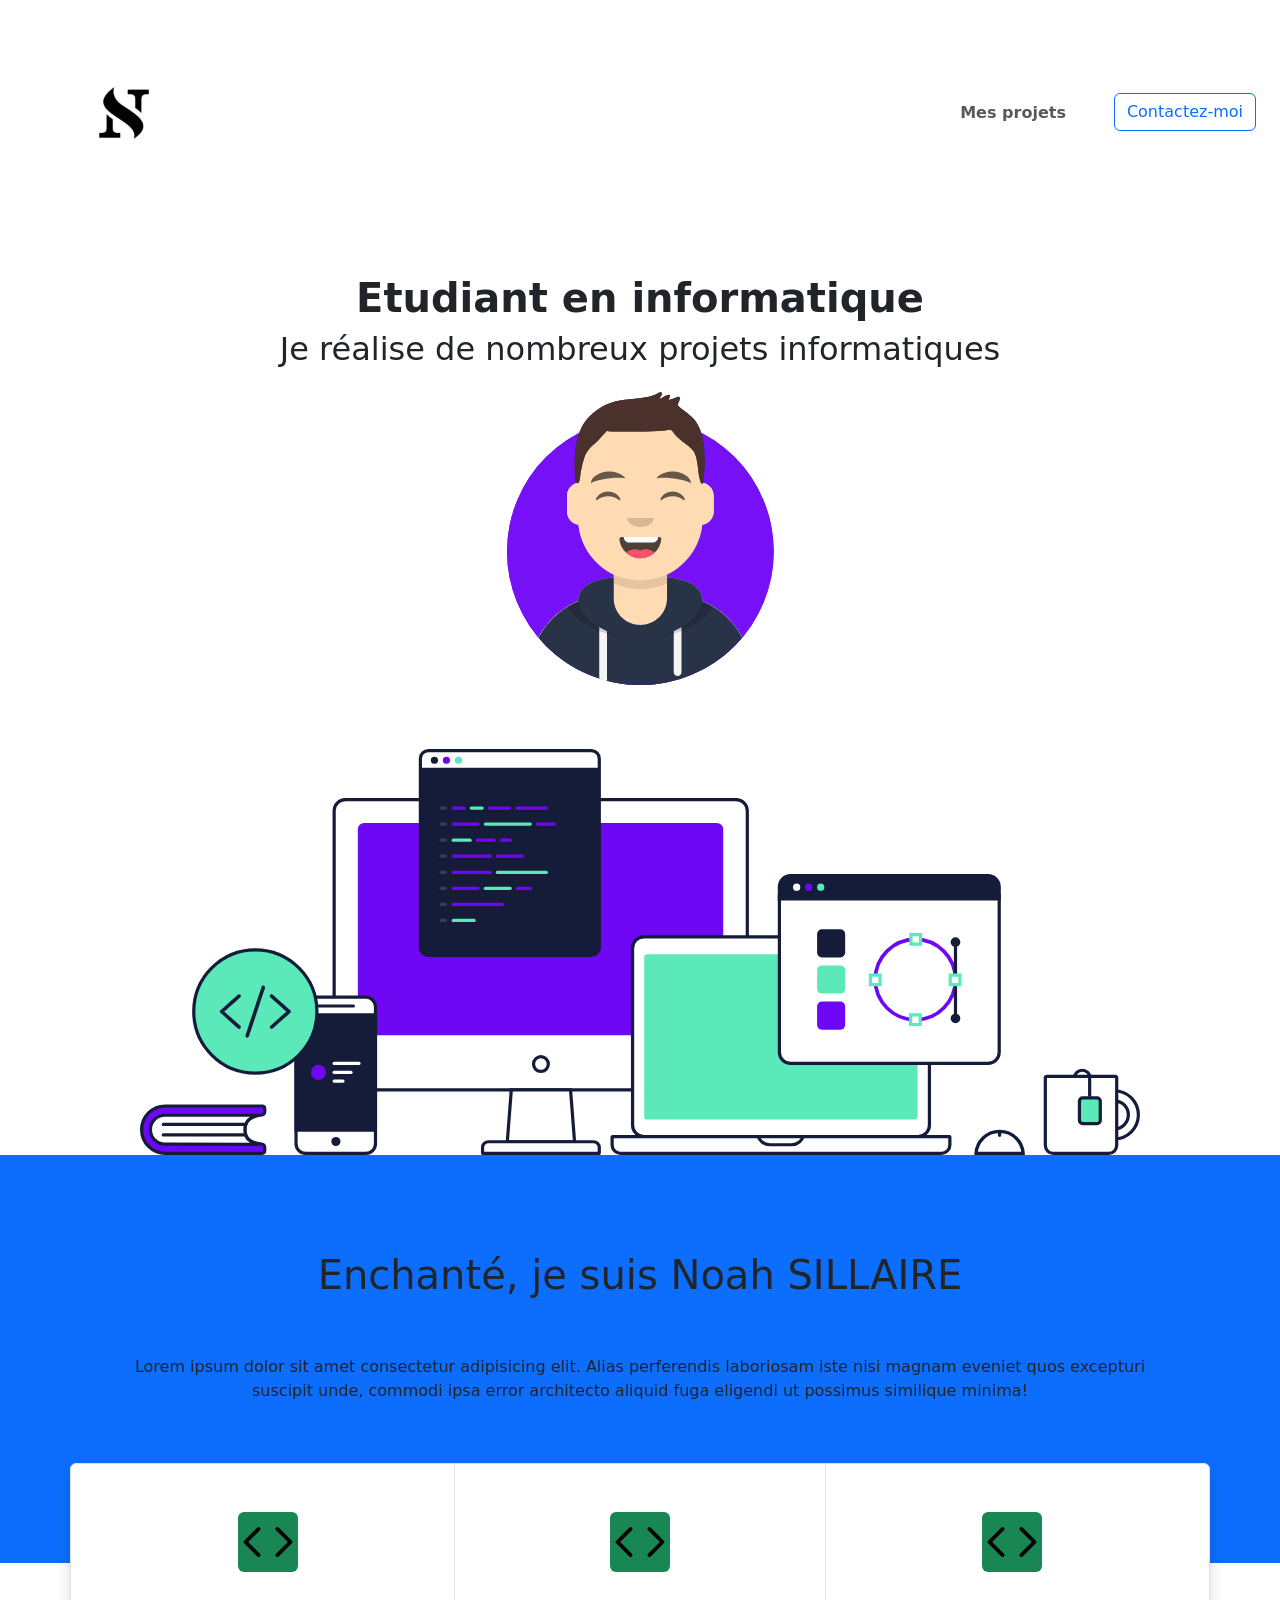
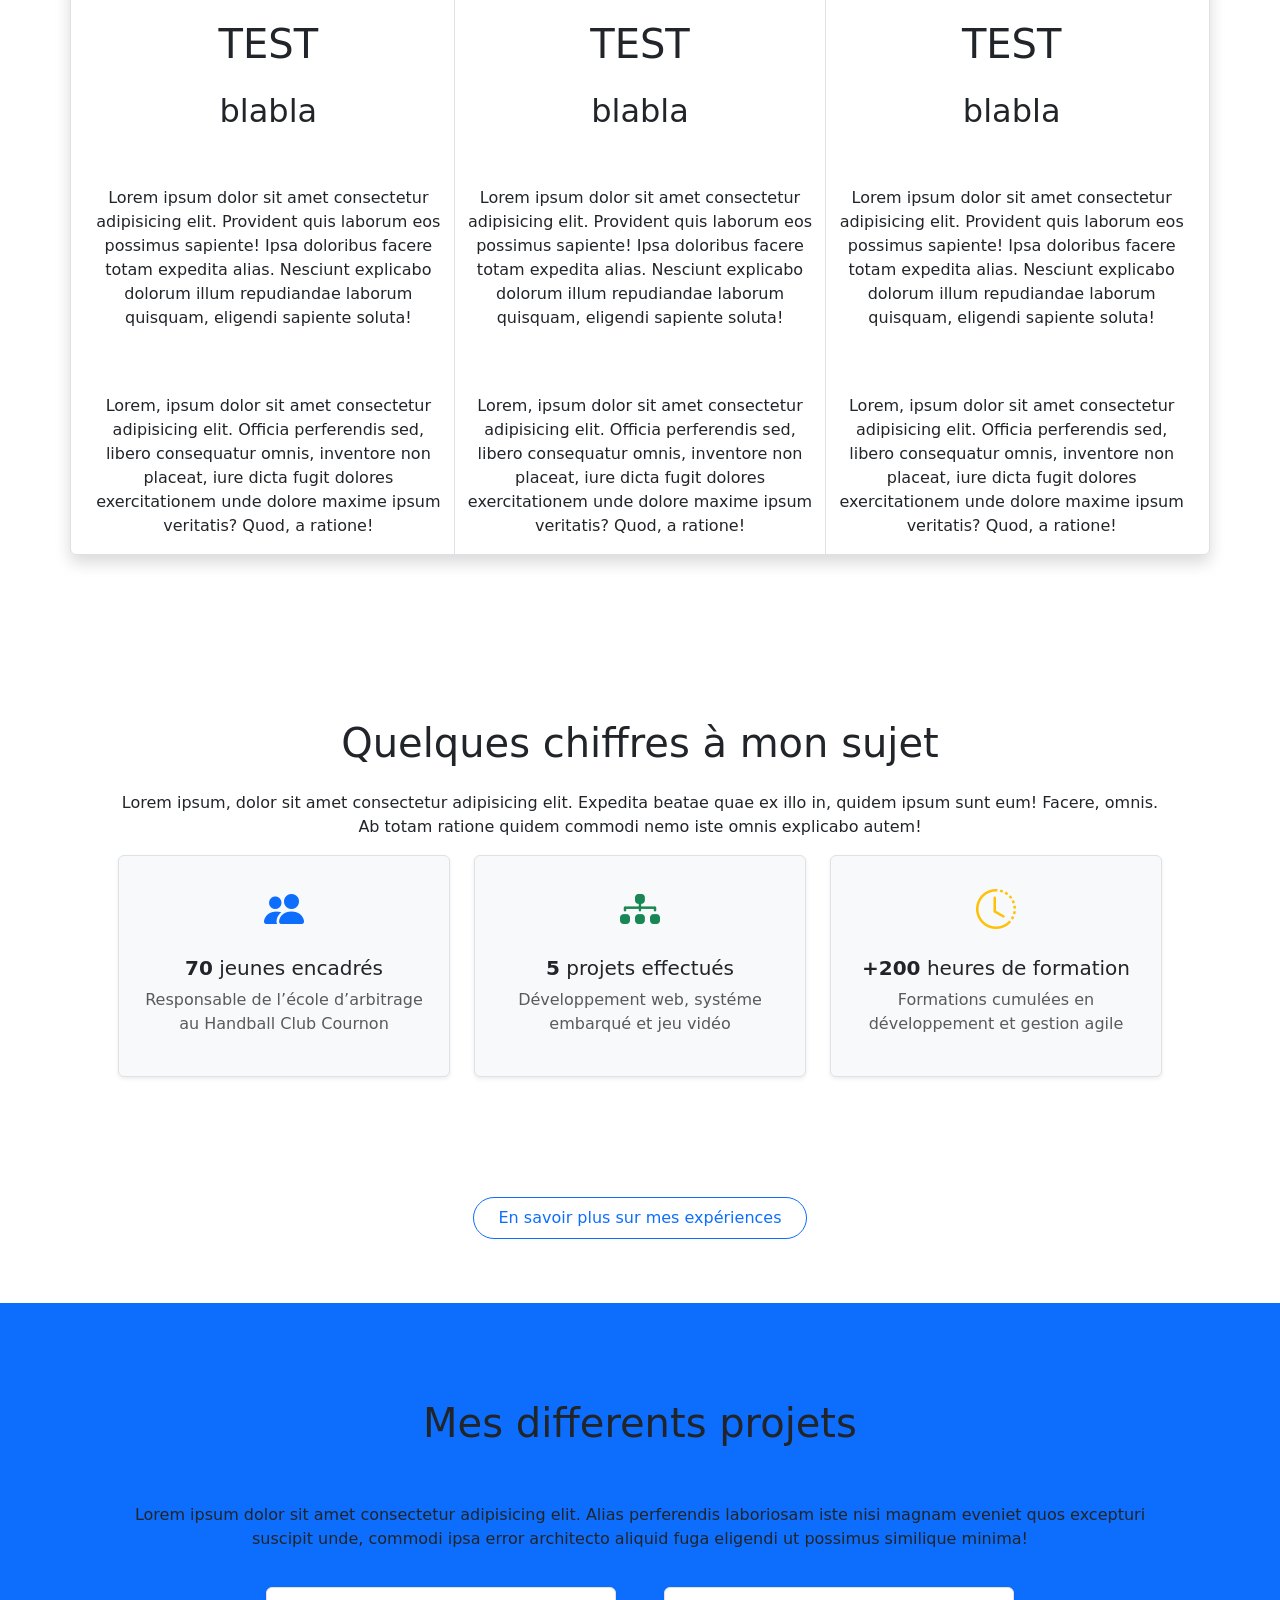
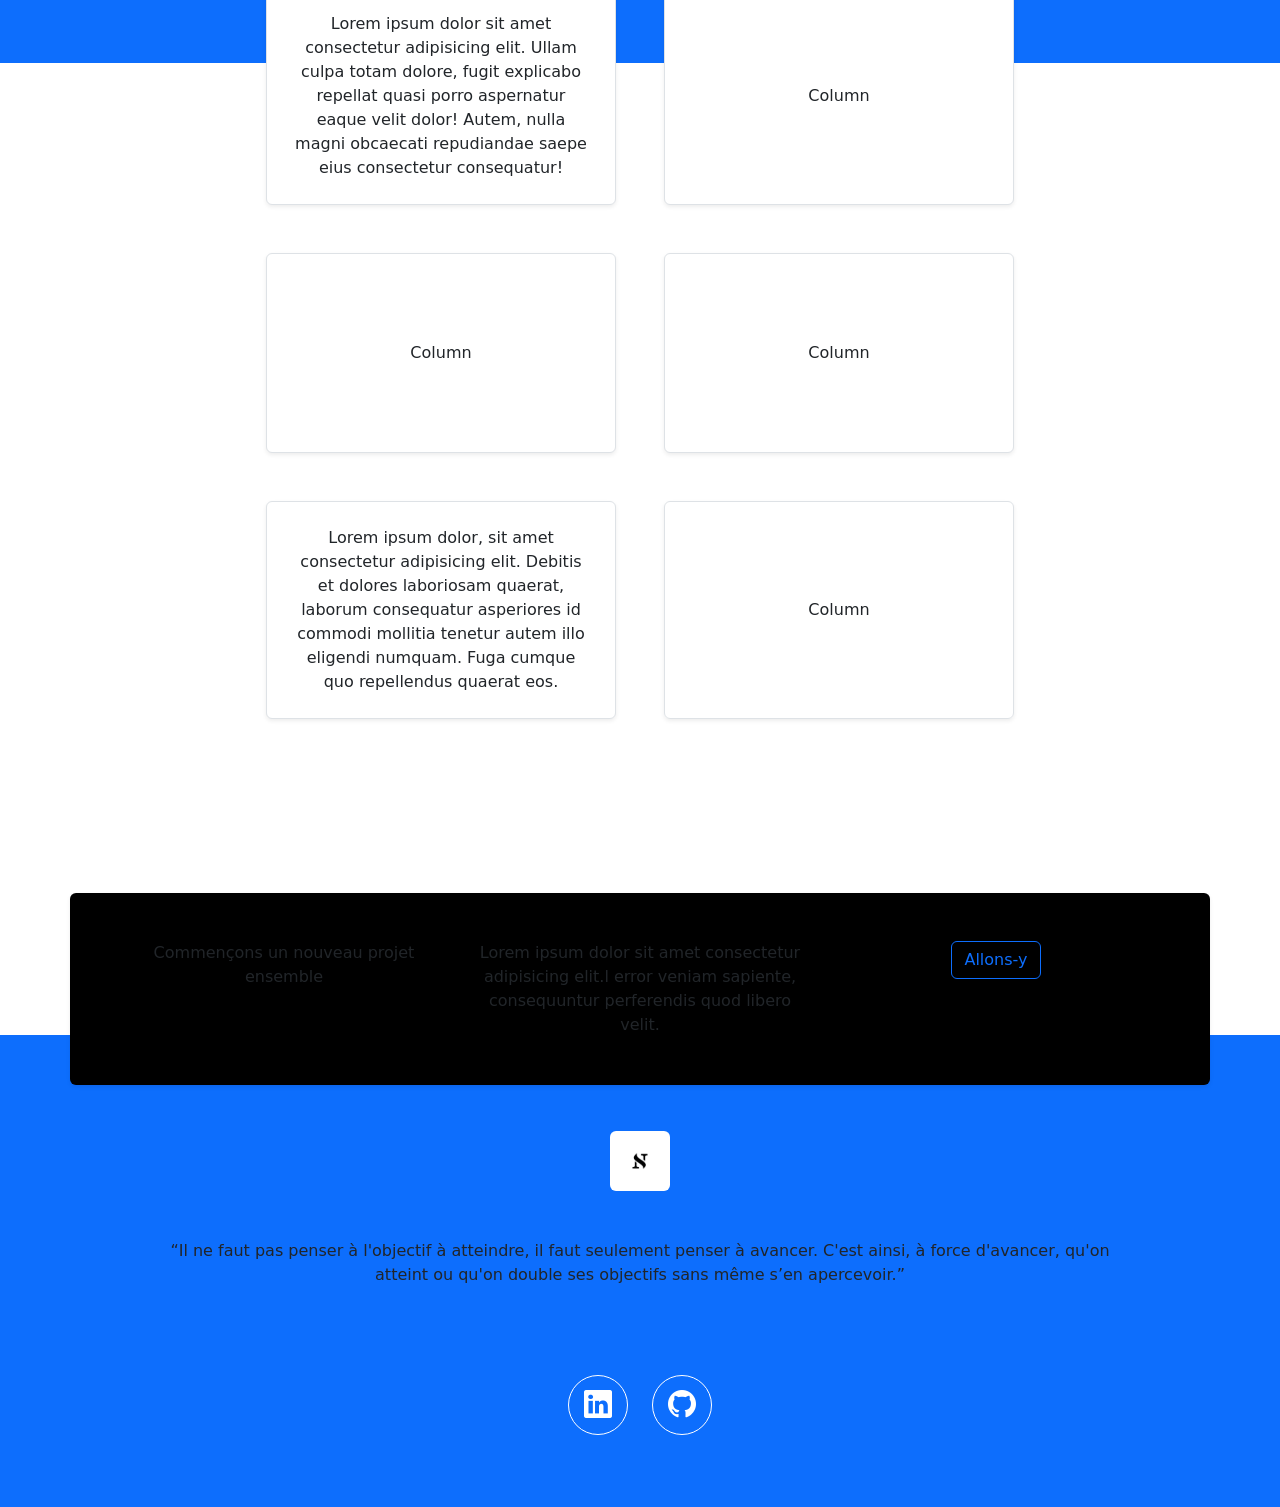
==== frontend/src/index.html @ 76244762 "contact terminer non fonctionnel" ====
<!DOCTYPE html>
<html lang="fr">
  <head>
    <meta charset="UTF-8" />
    <meta name="viewport" content="width=device-width, initial-scale=1.0" />
    <title>Portfolio Noah</title>
    <link
      href="https://cdn.jsdelivr.net/npm/bootstrap@5.3.2/dist/css/bootstrap.min.css"
      rel="stylesheet"
    />
    <link
      rel="stylesheet"
      href="https://cdn.jsdelivr.net/npm/bootstrap-icons@1.10.5/font/bootstrap-icons.css"
    />
    <link href="index.css" rel="stylesheet" />
  </head>
  <body>
    <div class="container-fluid" id="navbar">
      <nav class="navbar navbar-expand-lg bg-white rounded">
        <div class="container-fluid">
          <a
            class="navbar-brand"
            href="https://cvsillairenoah.fr"
            target="_blank"
          >
            <img
              src="./assets/logo.webp"
              class="img-fluid rounded"
              width="200"
              height="200"
            />
          </a>
          <button
            class="navbar-toggler"
            type="button"
            data-bs-toggle="collapse"
            data-bs-target="#navbarNavAltMarkup"
            aria-controls="navbarNavAltMarkup"
            aria-expanded="false"
            aria-label="Toggle navigation"
          >
            <span class="navbar-toggler-icon"></span>
          </button>

          <div
            class="collapse navbar-collapse justify-content-end"
            id="navbarNavAltMarkup"
          >
            <ul class="navbar-nav text-center">
              <li class="nav-item">
                <a
                  class="nav-link fw-bold pe-5"
                  aria-current="page"
                  href="#project"
                  >Mes projets</a
                >
              </li>
              <li class="nav-item">
                <a
                  href="contact.html"
                  class="btn btn-outline-primary"
                  target="_blank"
                  rel="noopener noreferrer"
                >
                  Contactez-moi
                </a>
              </li>
            </ul>
          </div>
        </div>
      </nav>
    </div>
    <div class="container p-5 text-center">
      <h1 class="fw-bold">Etudiant en informatique</h1>
      <h2>Je réalise de nombreux projets informatiques</h2>
      <img
        src="./assets/noah.svg"
        class="img-fluid rounded p-3"
        width="300"
        height="300"
      />
    </div>
    <div class="container text-center">
      <img
        src="./assets/image.svg"
        class="img-fluid"
        width="1000"
        height="1000"
      />
    </div>

    <section class="bg-primary p-5">
      <div class="container p-5 text-center">
        <h1 class="pb-5">Enchanté, je suis Noah SILLAIRE</h1>
        <p class="pb-5">
          Lorem ipsum dolor sit amet consectetur adipisicing elit. Alias
          perferendis laboriosam iste nisi magnam eveniet quos excepturi
          suscipit unde, commodi ipsa error architecto aliquid fuga eligendi ut
          possimus similique minima!
        </p>
      </div>
    </section>

    <section>
      <div class="container bg-white rounded negative-margin-top border shadow">
        <div class="container text-center">
          <div class="row">
            <div class="col border-end">
              <img
                src="./assets/code.svg"
                class="img-fluid m-5 bg-success rounded"
                width="60"
                height="60"
              />
              <h1 class="pb-3">TEST</h1>
              <h2 class="pb-5">blabla</h2>
              <p class="pb-5">
                Lorem ipsum dolor sit amet consectetur adipisicing elit.
                Provident quis laborum eos possimus sapiente! Ipsa doloribus
                facere totam expedita alias. Nesciunt explicabo dolorum illum
                repudiandae laborum quisquam, eligendi sapiente soluta!
              </p>
              <p>
                Lorem, ipsum dolor sit amet consectetur adipisicing elit.
                Officia perferendis sed, libero consequatur omnis, inventore non
                placeat, iure dicta fugit dolores exercitationem unde dolore
                maxime ipsum veritatis? Quod, a ratione!
              </p>
            </div>
            <div class="col border-end">
              <img
                src="./assets/code.svg"
                class="img-fluid m-5 bg-success rounded"
                width="60"
                height="60"
              />
              <h1 class="pb-3">TEST</h1>
              <h2 class="pb-5">blabla</h2>
              <p class="pb-5">
                Lorem ipsum dolor sit amet consectetur adipisicing elit.
                Provident quis laborum eos possimus sapiente! Ipsa doloribus
                facere totam expedita alias. Nesciunt explicabo dolorum illum
                repudiandae laborum quisquam, eligendi sapiente soluta!
              </p>
              <p>
                Lorem, ipsum dolor sit amet consectetur adipisicing elit.
                Officia perferendis sed, libero consequatur omnis, inventore non
                placeat, iure dicta fugit dolores exercitationem unde dolore
                maxime ipsum veritatis? Quod, a ratione!
              </p>
            </div>
            <div class="col">
              <img
                src="./assets/code.svg"
                class="img-fluid m-5 bg-success rounded"
                width="60"
                height="60"
              />
              <h1 class="pb-3">TEST</h1>
              <h2 class="pb-5">blabla</h2>
              <p class="pb-5">
                Lorem ipsum dolor sit amet consectetur adipisicing elit.
                Provident quis laborum eos possimus sapiente! Ipsa doloribus
                facere totam expedita alias. Nesciunt explicabo dolorum illum
                repudiandae laborum quisquam, eligendi sapiente soluta!
              </p>
              <p>
                Lorem, ipsum dolor sit amet consectetur adipisicing elit.
                Officia perferendis sed, libero consequatur omnis, inventore non
                placeat, iure dicta fugit dolores exercitationem unde dolore
                maxime ipsum veritatis? Quod, a ratione!
              </p>
            </div>
          </div>
        </div>
      </div>
    </section>
    <div class="container p-5 text-center">
      <h1 class="p-3">Quelques chiffres à mon sujet</h1>
      <p>
        Lorem ipsum, dolor sit amet consectetur adipisicing elit. Expedita
        beatae quae ex illo in, quidem ipsum sunt eum! Facere, omnis. Ab totam
        ratione quidem commodi nemo iste omnis explicabo autem!
      </p>

      <div class="row text-center">
        <div class="col-md-4 mb-4">
          <div class="p-4 border rounded shadow-sm bg-light">
            <div class="mb-3">
              <i class="bi bi-people-fill fs-1 text-primary"></i>
            </div>
            <h5><strong>70</strong> jeunes encadrés</h5>
            <p class="text-muted">
              Responsable de l’école d’arbitrage au Handball Club Cournon
            </p>
          </div>
        </div>

        <div class="col-md-4 mb-4">
          <div class="p-4 border rounded shadow-sm bg-light">
            <div class="mb-3">
              <i class="bi bi-diagram-3-fill fs-1 text-success"></i>
            </div>
            <h5><strong>5</strong> projets effectués</h5>
            <p class="text-muted">
              Développement web, systéme embarqué et jeu vidéo
            </p>
          </div>
        </div>

        <div class="col-md-4 mb-4">
          <div class="p-4 border rounded shadow-sm bg-light">
            <div class="mb-3">
              <i class="bi bi-clock-history fs-1 text-warning"></i>
            </div>
            <h5><strong>+200</strong> heures de formation</h5>
            <p class="text-muted">
              Formations cumulées en développement et gestion agile
            </p>
          </div>
        </div>
      </div>
    </div>
    <p class="text-center p-5">
      <a
        href="https://cvsillairenoah.fr/#experience"
        class="btn btn-outline-primary rounded-pill px-4 py-2 text-decoration-none"
      >
        En savoir plus sur mes expériences
      </a>
    </p>

    <section class="bg-primary p-5" id="project">
      <div class="container p-5 text-center">
        <h1 class="pb-5">Mes differents projets</h1>
        <p>
          Lorem ipsum dolor sit amet consectetur adipisicing elit. Alias
          perferendis laboriosam iste nisi magnam eveniet quos excepturi
          suscipit unde, commodi ipsa error architecto aliquid fuga eligendi ut
          possimus similique minima!
        </p>
      </div>
    </section>
    <section>
      <div class="container rounded negative-margin-top text-center">
        <div class="d-flex flex-wrap m-4 gap-5 justify-content-center">
          <div class="border w-25 rounded shadow-sm bg-white card-large">
            Lorem ipsum dolor sit amet consectetur adipisicing elit. Ullam culpa
            totam dolore, fugit explicabo repellat quasi porro aspernatur eaque
            velit dolor! Autem, nulla magni obcaecati repudiandae saepe eius
            consectetur consequatur!
          </div>
          <div class="border w-25 rounded shadow-sm bg-white card-large">
            Column
          </div>
          <div class="border w-25 rounded shadow-sm bg-white card-large">
            Column
          </div>
          <div class="border w-25 rounded shadow-sm bg-white card-large">
            Column
          </div>
          <div class="border w-25 rounded shadow-sm bg-white card-large">
            Lorem ipsum dolor, sit amet consectetur adipisicing elit. Debitis et
            dolores laboriosam quaerat, laborum consequatur asperiores id
            commodi mollitia tenetur autem illo eligendi numquam. Fuga cumque
            quo repellendus quaerat eos.
          </div>
          <div class="border w-25 rounded shadow-sm card-large">Column</div>
        </div>
      </div>
    </section>

    <div
      class="container text-center bg-black p-5 rounded negative-margin-bottom shadow-sm"
    >
      <div class="row">
        <div class="col">Commençons un nouveau projet ensemble</div>
        <div class="col">
          Lorem ipsum dolor sit amet consectetur adipisicing elit.l error veniam
          sapiente, consequuntur perferendis quod libero velit.
        </div>
        <div class="col">
          <button type="button" class="btn btn-outline-primary">
            Allons-y
          </button>
        </div>
      </div>
    </div>

    <footer class="bg-primary">
      <div class="container bg-primary text-center p-5">
        <br />
        <br />
        <a
          class="navbar-brand"
          href="https://cvsillairenoah.fr"
          target="_blank"
        >
          <img
            src="./assets/logo.webp"
            class="img-fluid rounded"
            width="60"
            height="60"
          />
        </a>
        <p class="p-5">
          “Il ne faut pas penser à l'objectif à atteindre, il faut seulement
          penser à avancer. C'est ainsi, à force d'avancer, qu'on atteint ou
          qu'on double ses objectifs sans même s’en apercevoir.”
        </p>
        <section class="bg-purple py-4">
          <div class="container d-flex justify-content-center gap-4">
            <a
              href="https://www.linkedin.com/in/noah-sillaire-186682349"
              target="_blank"
              class="d-flex align-items-center justify-content-center rounded-circle border border-white"
              style="width: 60px; height: 60px"
            >
              <i class="bi bi-linkedin text-white fs-3"></i>
            </a>

            <a
              href="https://github.com/pichou124426"
              target="_blank"
              class="d-flex align-items-center justify-content-center rounded-circle border border-white"
              style="width: 60px; height: 60px"
            >
              <i class="bi bi-github text-white fs-3"></i>
            </a>
          </div>
        </section>
      </div>
    </footer>

    <script src="https://cdn.jsdelivr.net/npm/bootstrap@5.3.2/dist/js/bootstrap.bundle.min.js"></script>
  </body>
</html>
---- frontend/src/index.css ----
.negative-margin-top {
  position: relative;
  top: -100px;
}
.negative-margin-bottom {
  position: relative;
  bottom: -50px;
}
.negative-margin-top-img {
  position: relative;
  top: -90px;
}

/* Appliquer à toutes les cartes */
.card-large {
  min-height: 200px;   
  min-width: 350px;      /* Hauteur minimale */
  padding: 1.5rem;           /* Plus de contenu respirable */
  font-size: 1rem;           /* Texte légèrement agrandi */
  display: flex;
  flex-direction: column;
  justify-content: center;   /* Centrage vertical du contenu */
}

/* Responsive : sur mobile, les cartes prennent plus de largeur */
@media (max-width: 768px) {
  .card-large {
    width: 90% !important;
  }
}
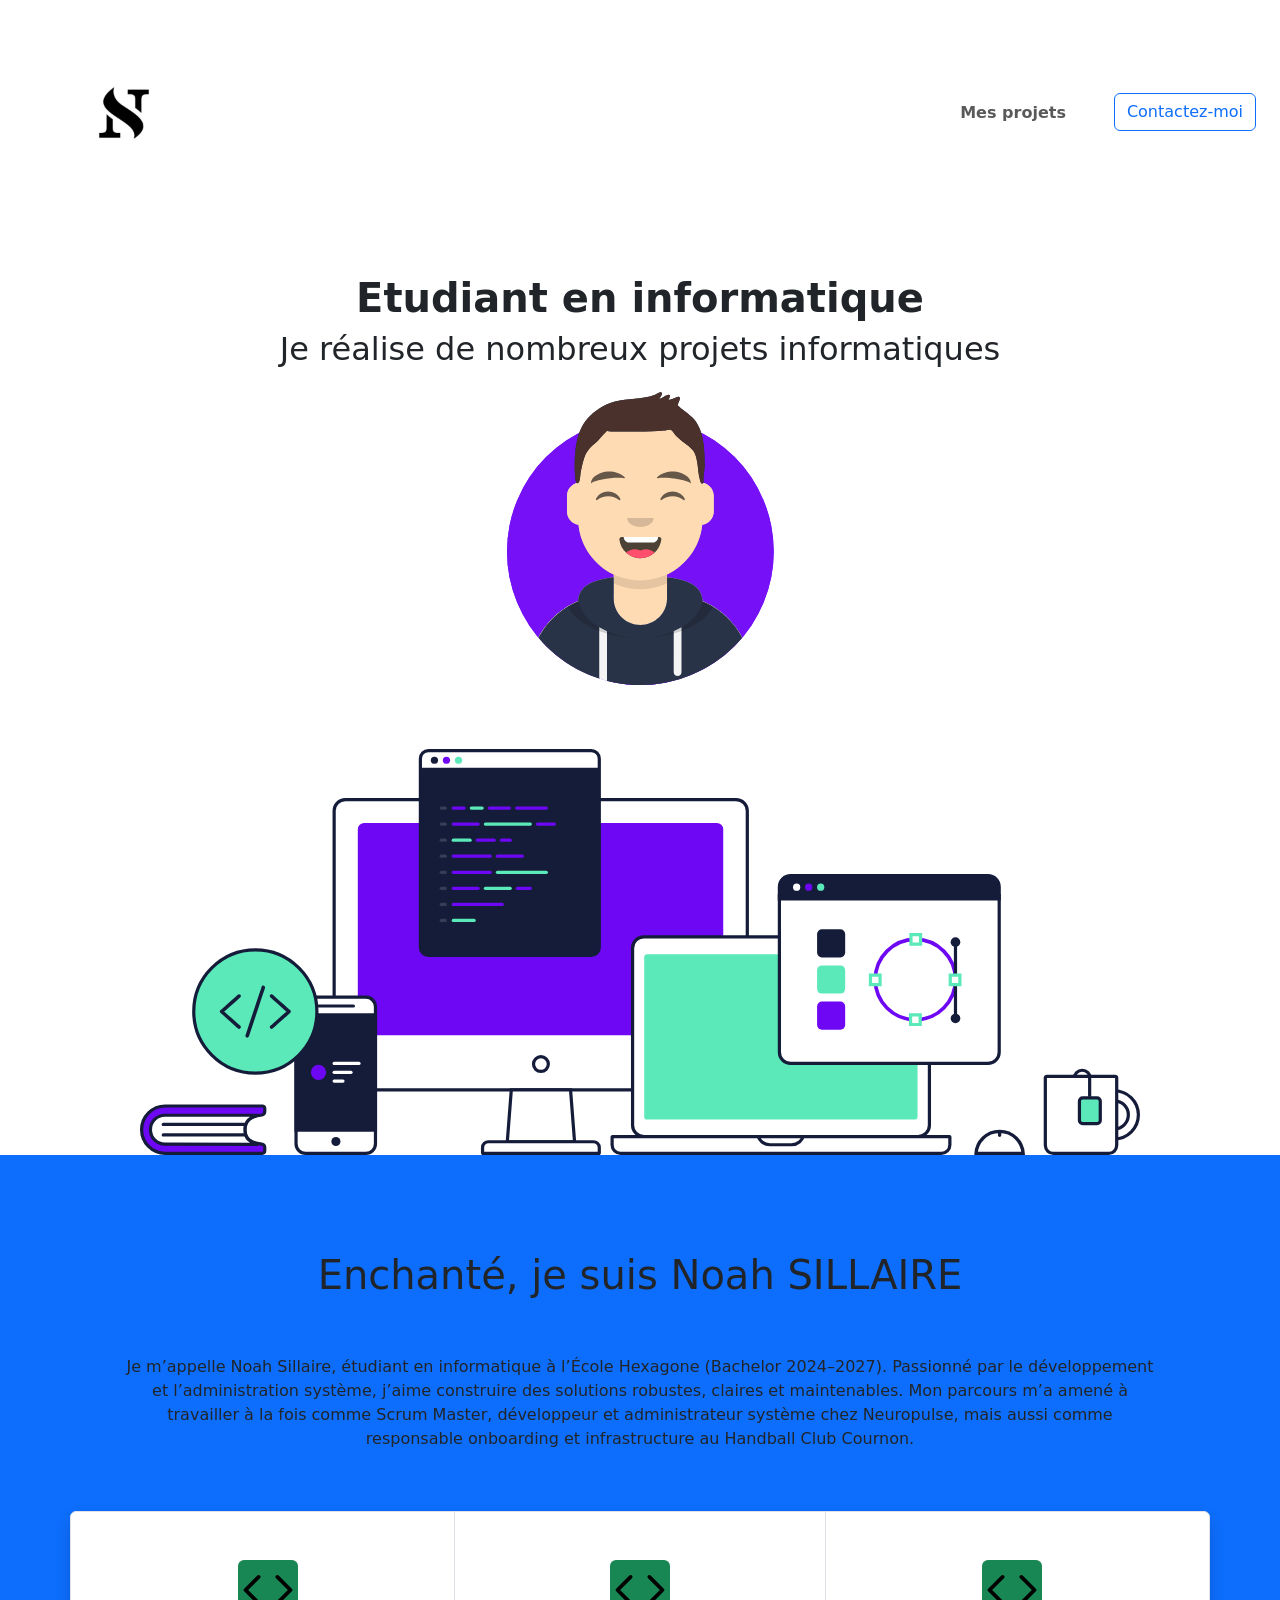
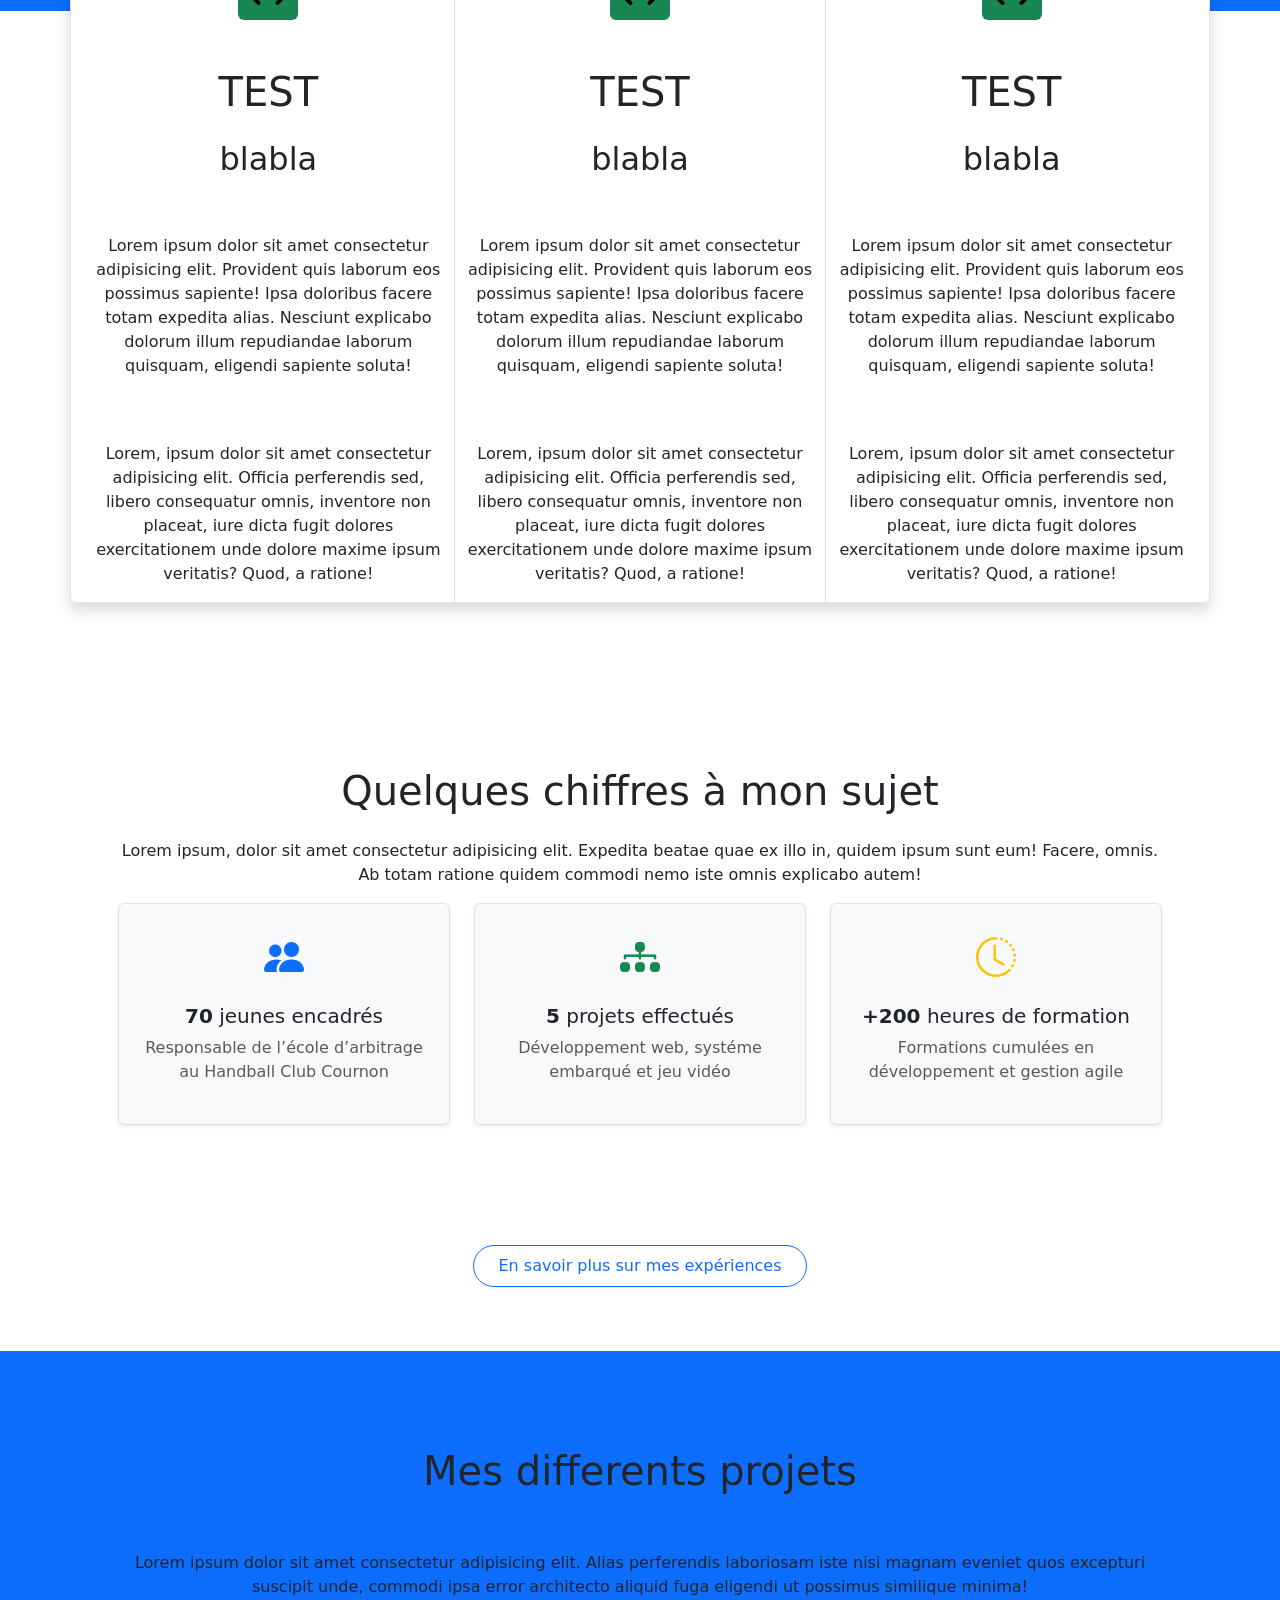
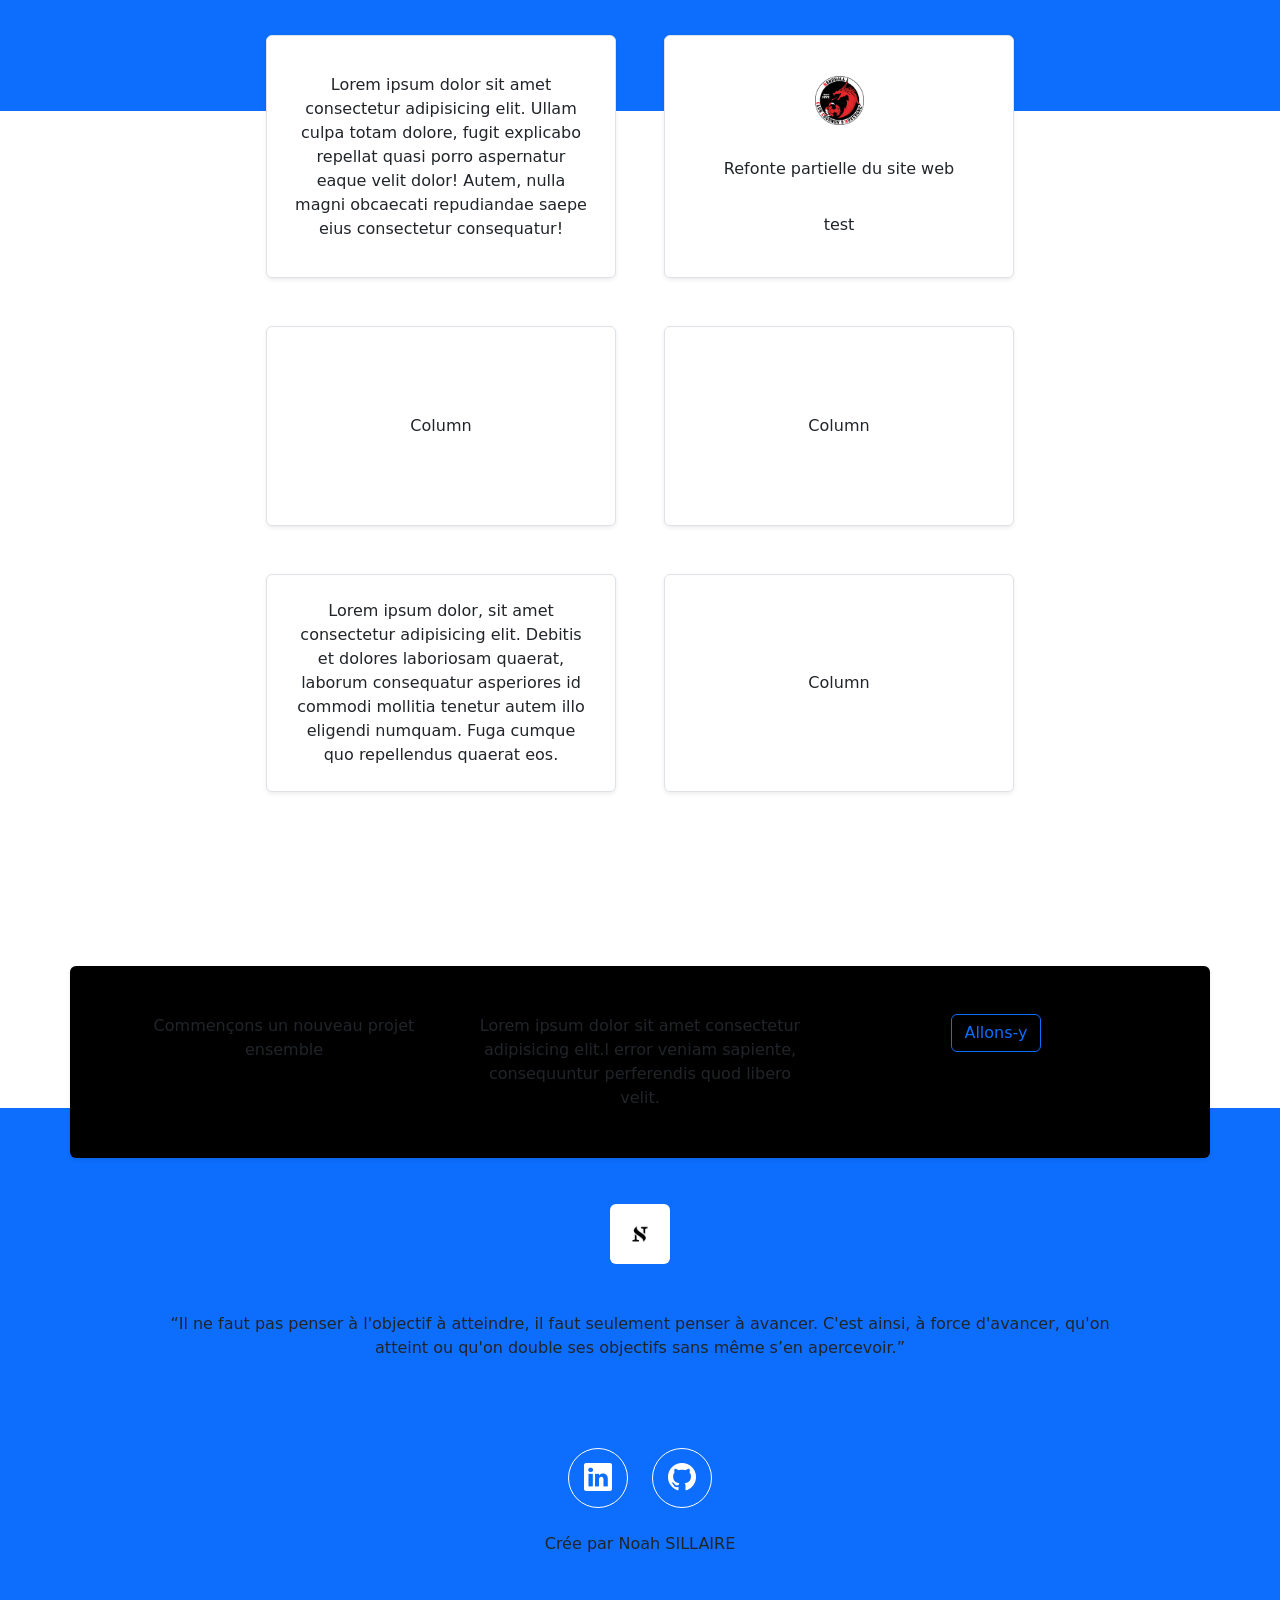
==== commit 4cef16b5: "avancement projet" ====
--- a/frontend/src/index.html
+++ b/frontend/src/index.html
@@ -8,11 +8,11 @@
       href="https://cdn.jsdelivr.net/npm/bootstrap@5.3.2/dist/css/bootstrap.min.css"
       rel="stylesheet"
     />
+    <link href="index.css" rel="stylesheet" />
     <link
       rel="stylesheet"
       href="https://cdn.jsdelivr.net/npm/bootstrap-icons@1.10.5/font/bootstrap-icons.css"
     />
-    <link href="index.css" rel="stylesheet" />
   </head>
   <body>
     <div class="container-fluid" id="navbar">
@@ -93,10 +93,13 @@
       <div class="container p-5 text-center">
         <h1 class="pb-5">Enchanté, je suis Noah SILLAIRE</h1>
         <p class="pb-5">
-          Lorem ipsum dolor sit amet consectetur adipisicing elit. Alias
-          perferendis laboriosam iste nisi magnam eveniet quos excepturi
-          suscipit unde, commodi ipsa error architecto aliquid fuga eligendi ut
-          possimus similique minima!
+          Je m’appelle Noah Sillaire, étudiant en informatique à l’École
+          Hexagone (Bachelor 2024–2027). Passionné par le développement et
+          l’administration système, j’aime construire des solutions robustes,
+          claires et maintenables. Mon parcours m’a amené à travailler à la fois
+          comme Scrum Master, développeur et administrateur système chez
+          Neuropulse, mais aussi comme responsable onboarding et infrastructure
+          au Handball Club Cournon.
         </p>
       </div>
     </section>
@@ -251,7 +254,14 @@
             consectetur consequatur!
           </div>
           <div class="border w-25 rounded shadow-sm bg-white card-large">
-            Column
+            <div class="row justify-content-center p-3">
+              <img
+                src="./assets/Logo-HCCA.png"
+                class="img-fluid rounded w-25"
+              />
+            </div>
+            <div class="row justify-content-center p-3">Refonte partielle du site web </div>
+            <div class="row justify-content-center p-3">test</div>
           </div>
           <div class="border w-25 rounded shadow-sm bg-white card-large">
             Column
@@ -329,6 +339,7 @@
             </a>
           </div>
         </section>
+        <p>Crée par Noah SILLAIRE</p>
       </div>
     </footer>
 
--- a/frontend/src/index.css
+++ b/frontend/src/index.css
@@ -1,3 +1,7 @@
+
+
+
+
 .negative-margin-top {
   position: relative;
   top: -100px;
@@ -11,20 +15,21 @@
   top: -90px;
 }
 
-/* Appliquer à toutes les cartes */
+
 .card-large {
   min-height: 200px;   
-  min-width: 350px;      /* Hauteur minimale */
-  padding: 1.5rem;           /* Plus de contenu respirable */
-  font-size: 1rem;           /* Texte légèrement agrandi */
+  min-width: 350px;     
+  padding: 1.5rem;          
+  font-size: 1rem;           
   display: flex;
   flex-direction: column;
-  justify-content: center;   /* Centrage vertical du contenu */
+  justify-content: center;   
 }
 
-/* Responsive : sur mobile, les cartes prennent plus de largeur */
+
 @media (max-width: 768px) {
   .card-large {
     width: 90% !important;
   }
-}+}
+
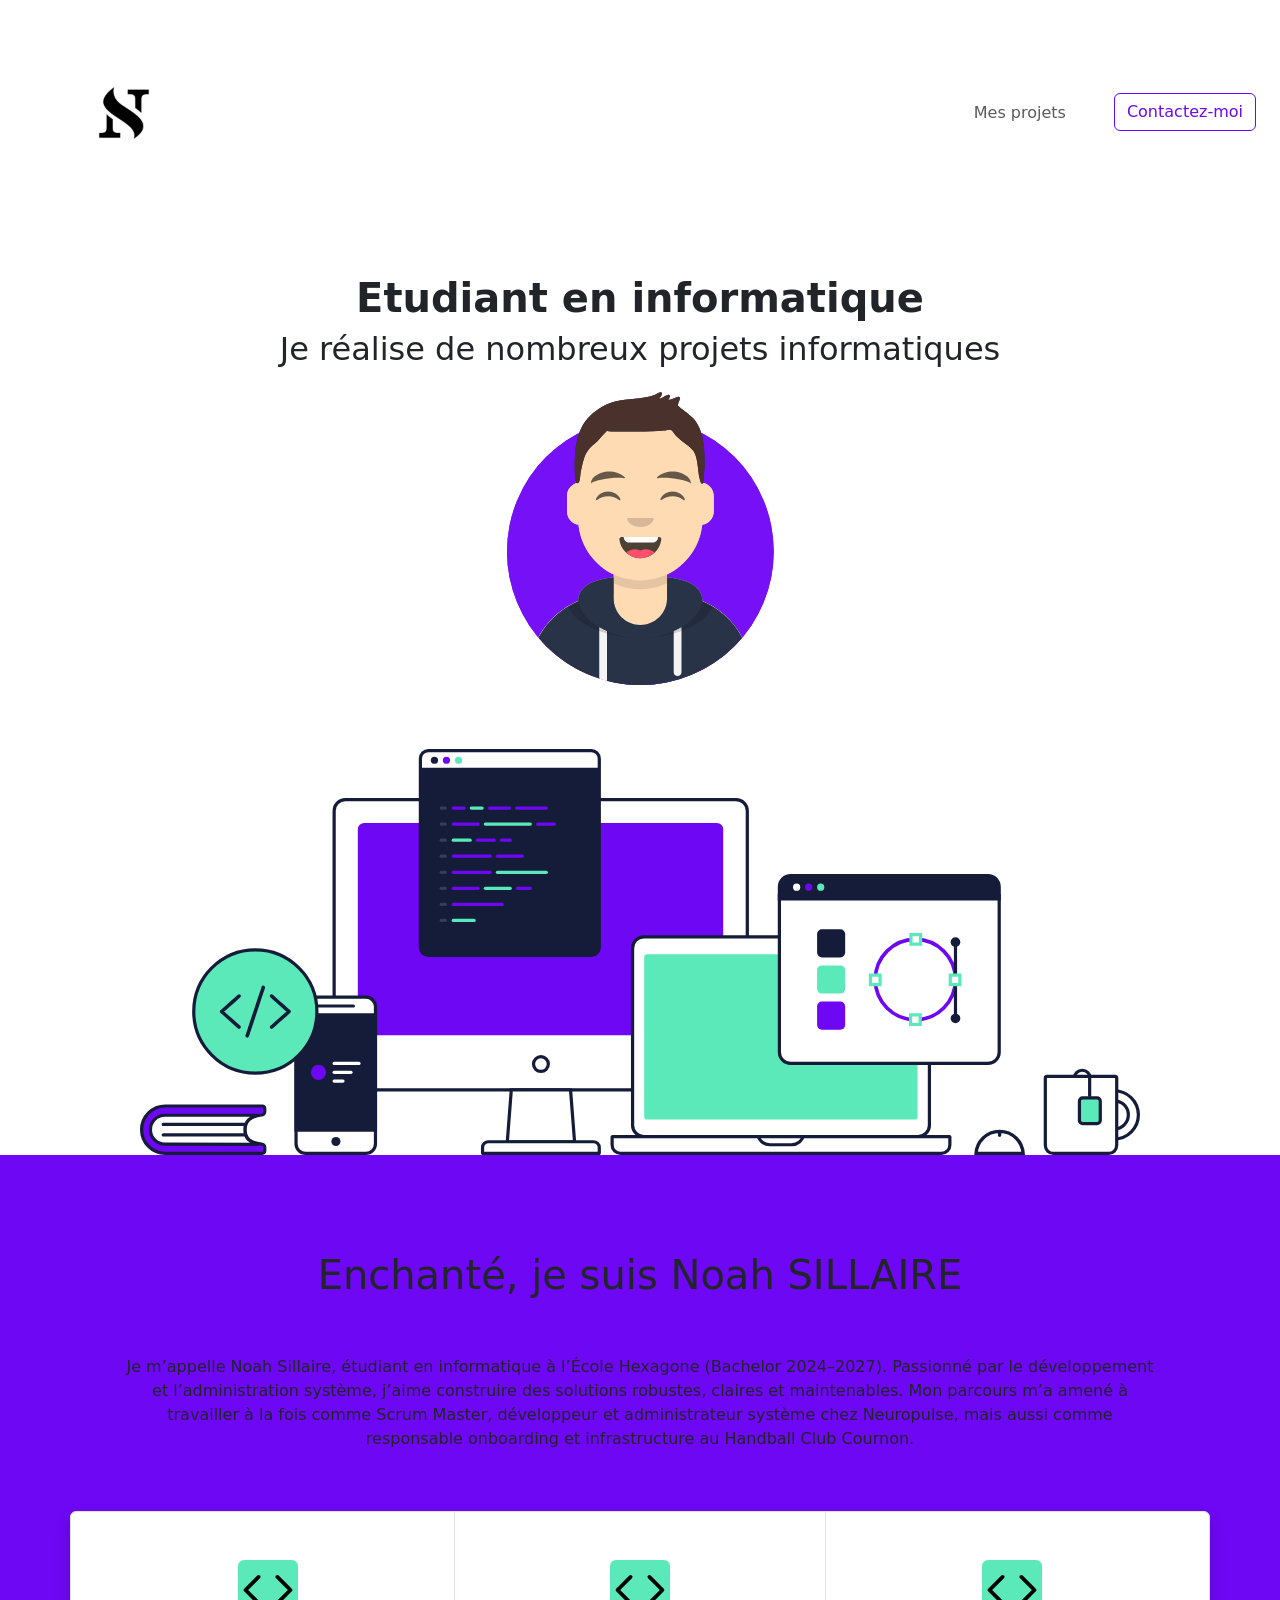
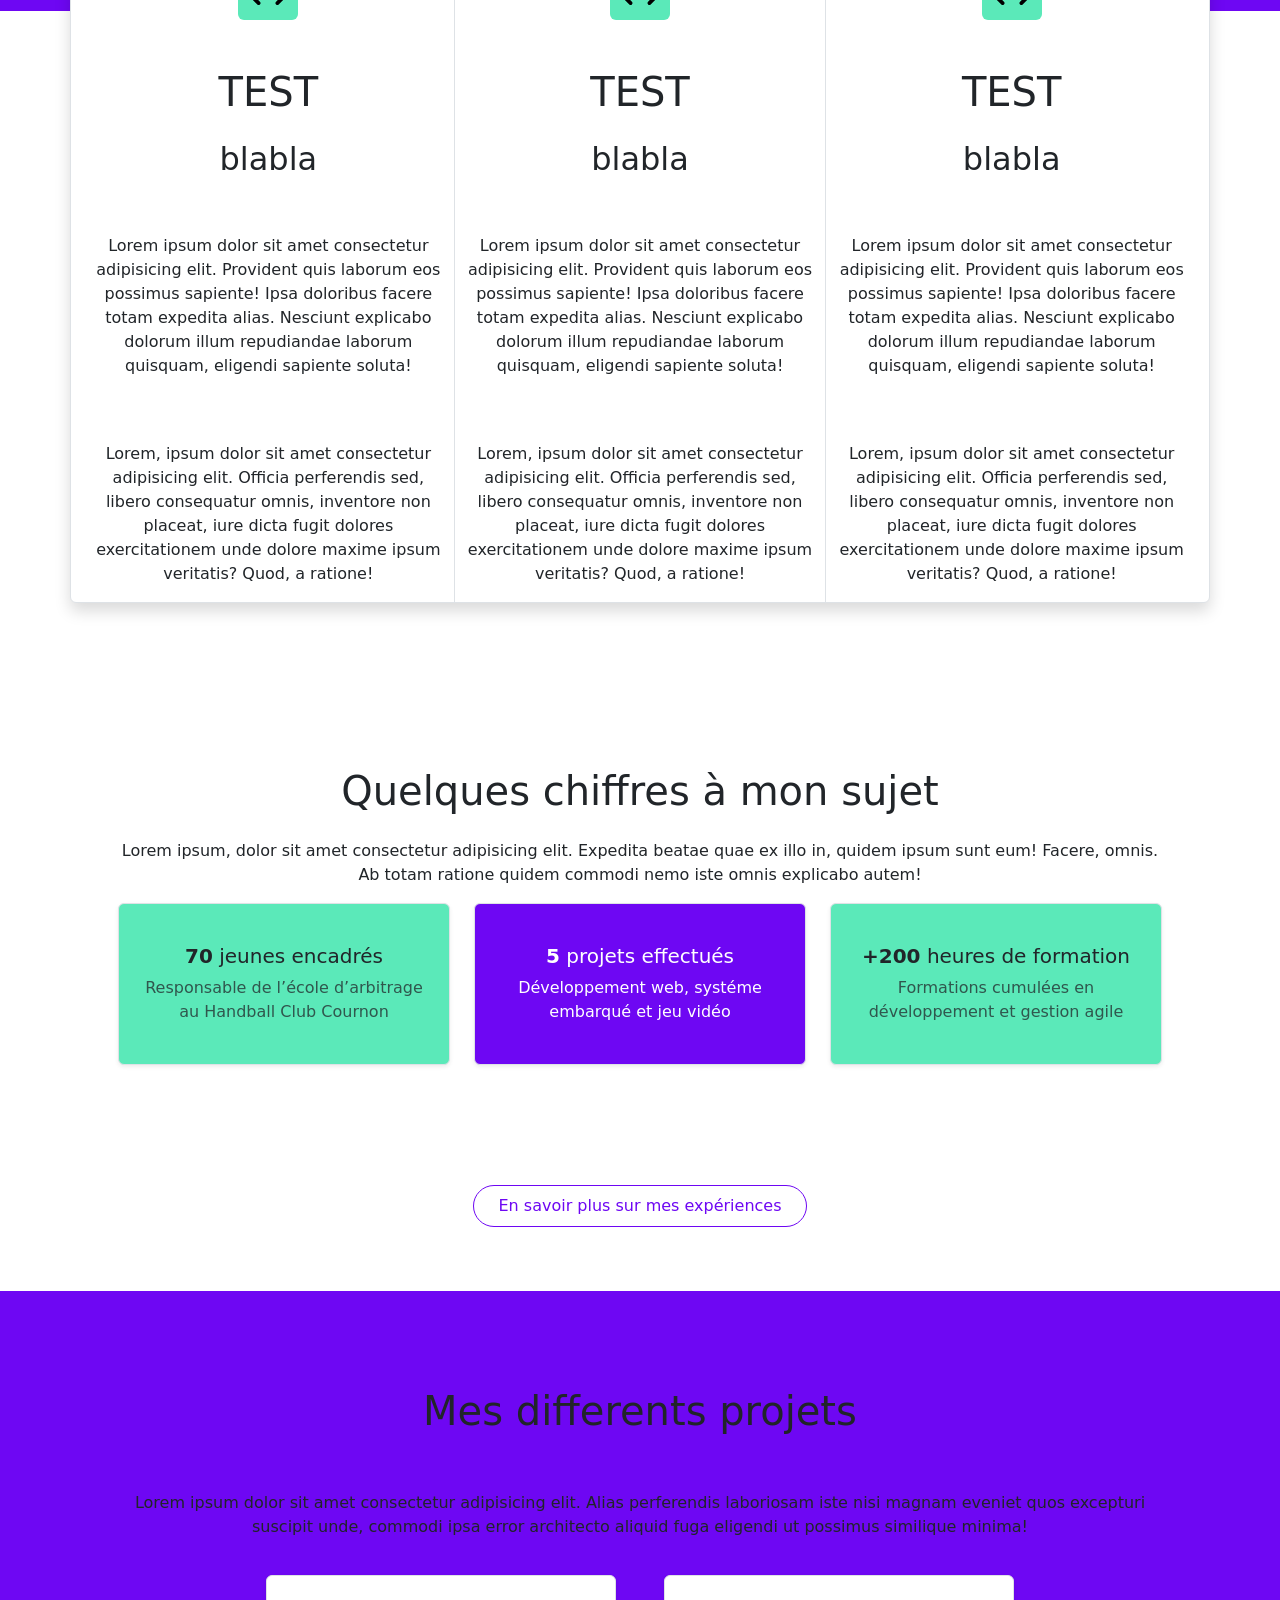
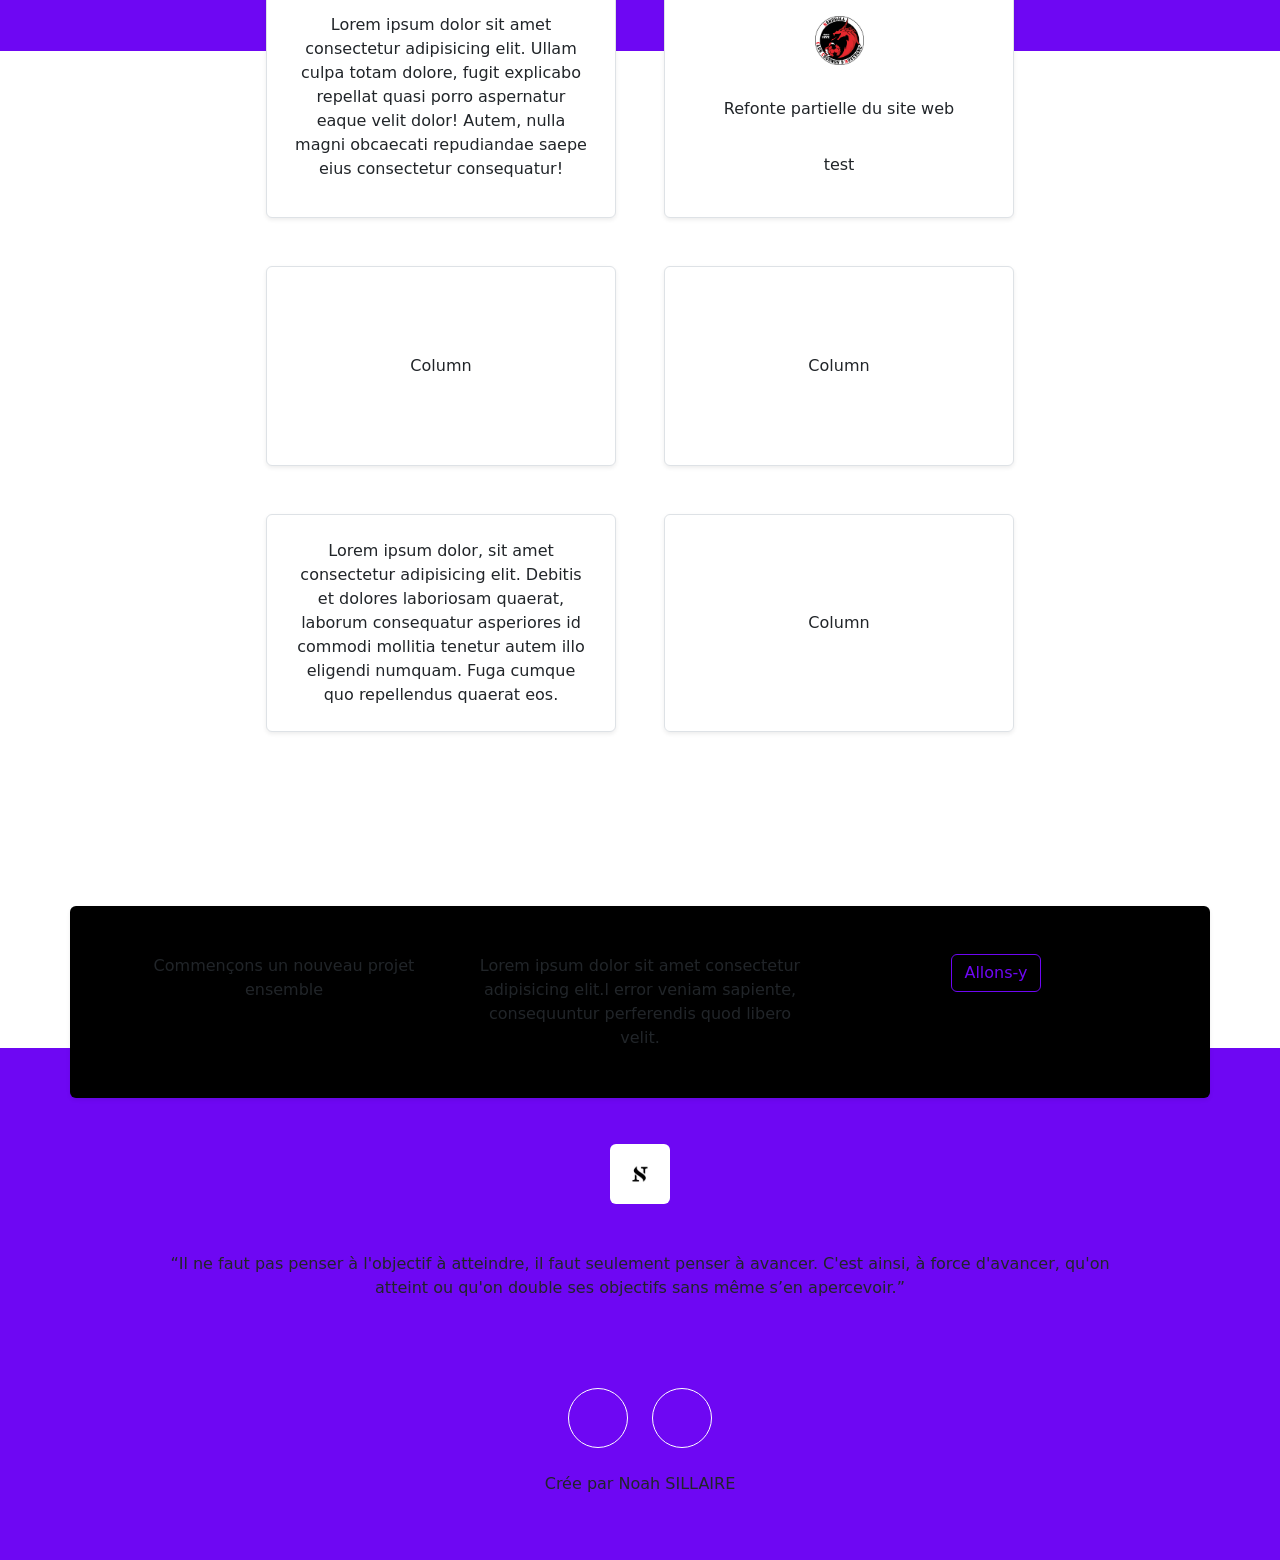
==== commit 6068d253: "installation du bootstrap + insertion de SASS" ====
--- a/frontend/src/index.html
+++ b/frontend/src/index.html
@@ -4,15 +4,10 @@
     <meta charset="UTF-8" />
     <meta name="viewport" content="width=device-width, initial-scale=1.0" />
     <title>Portfolio Noah</title>
-    <link
-      href="https://cdn.jsdelivr.net/npm/bootstrap@5.3.2/dist/css/bootstrap.min.css"
-      rel="stylesheet"
-    />
-    <link href="index.css" rel="stylesheet" />
-    <link
-      rel="stylesheet"
-      href="https://cdn.jsdelivr.net/npm/bootstrap-icons@1.10.5/font/bootstrap-icons.css"
-    />
+    <link rel="stylesheet" href="./node_modules/bootstrap/dist/css/bootstrap.min.css">
+    <link rel="stylesheet" href="./node_modules/bootstrap-icons/font/bootstrap-icons.css">
+    <link rel="stylesheet" href="./css/style.css"
+     
   </head>
   <body>
     <div class="container-fluid" id="navbar">
@@ -49,7 +44,7 @@
             <ul class="navbar-nav text-center">
               <li class="nav-item">
                 <a
-                  class="nav-link fw-bold pe-5"
+                  class="nav-link pe-5"
                   aria-current="page"
                   href="#project"
                   >Mes projets</a
@@ -111,7 +106,7 @@
             <div class="col border-end">
               <img
                 src="./assets/code.svg"
-                class="img-fluid m-5 bg-success rounded"
+                class="img-fluid m-5 bg-secondary rounded"
                 width="60"
                 height="60"
               />
@@ -133,7 +128,7 @@
             <div class="col border-end">
               <img
                 src="./assets/code.svg"
-                class="img-fluid m-5 bg-success rounded"
+                class="img-fluid m-5 bg-secondary rounded"
                 width="60"
                 height="60"
               />
@@ -155,7 +150,7 @@
             <div class="col">
               <img
                 src="./assets/code.svg"
-                class="img-fluid m-5 bg-success rounded"
+                class="img-fluid m-5 bg-secondary rounded"
                 width="60"
                 height="60"
               />
@@ -188,7 +183,7 @@
 
       <div class="row text-center">
         <div class="col-md-4 mb-4">
-          <div class="p-4 border rounded shadow-sm bg-light">
+          <div class="p-4 border rounded shadow-sm bg-secondary">
             <div class="mb-3">
               <i class="bi bi-people-fill fs-1 text-primary"></i>
             </div>
@@ -200,21 +195,21 @@
         </div>
 
         <div class="col-md-4 mb-4">
-          <div class="p-4 border rounded shadow-sm bg-light">
+          <div class="p-4 border rounded shadow-sm bg-primary">
             <div class="mb-3">
-              <i class="bi bi-diagram-3-fill fs-1 text-success"></i>
-            </div>
-            <h5><strong>5</strong> projets effectués</h5>
-            <p class="text-muted">
+              <i class="bi bi-diagram-3-fill fs-1 text-secondary"></i>
+            </div>
+            <h5 class="text-white"><strong>5</strong> projets effectués</h5>
+            <p class=" text-white">
               Développement web, systéme embarqué et jeu vidéo
             </p>
           </div>
         </div>
 
         <div class="col-md-4 mb-4">
-          <div class="p-4 border rounded shadow-sm bg-light">
+          <div class="p-4 border rounded shadow-sm bg-secondary">
             <div class="mb-3">
-              <i class="bi bi-clock-history fs-1 text-warning"></i>
+              <i class="bi bi-clock-history fs-1 text-primary"></i>
             </div>
             <h5><strong>+200</strong> heures de formation</h5>
             <p class="text-muted">
@@ -343,6 +338,6 @@
       </div>
     </footer>
 
-    <script src="https://cdn.jsdelivr.net/npm/bootstrap@5.3.2/dist/js/bootstrap.bundle.min.js"></script>
+   <script src="node_modules/bootstrap/dist/js/bootstrap.bundle.min.js"></script>
   </body>
 </html>
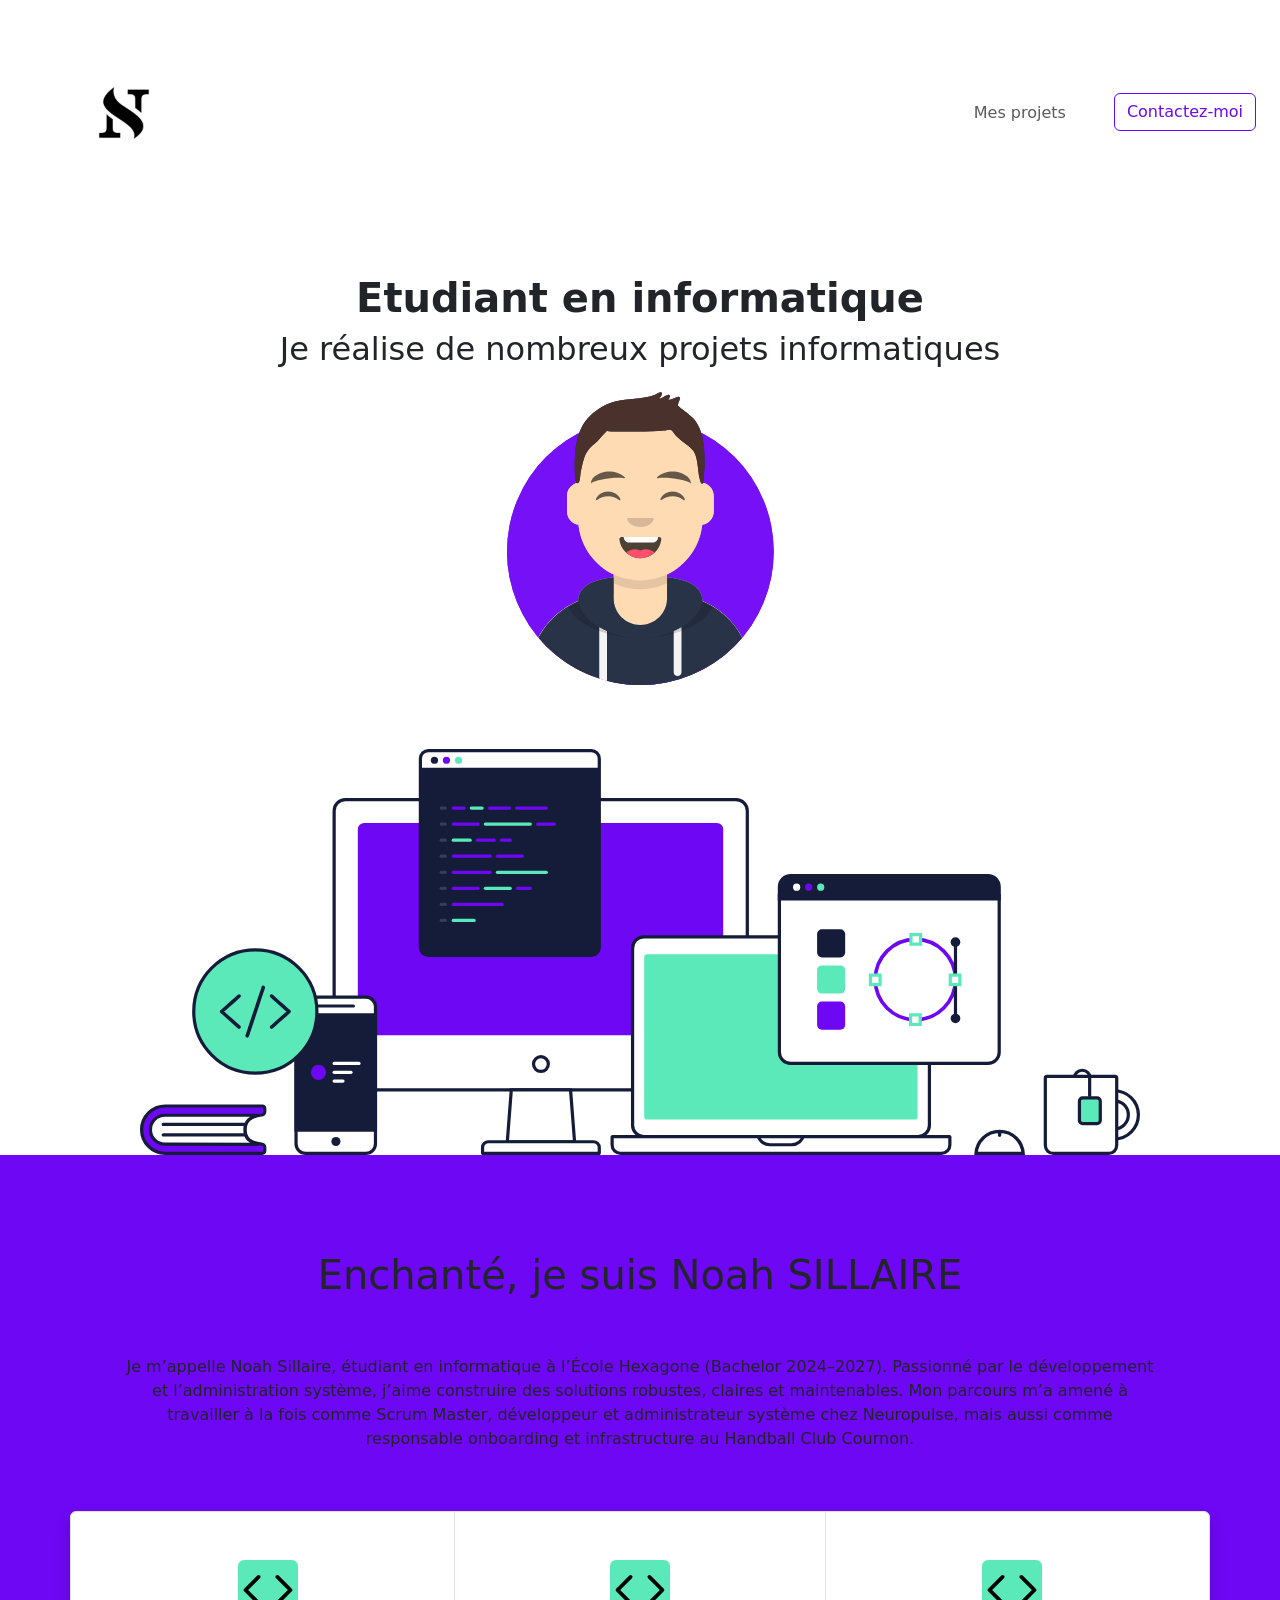
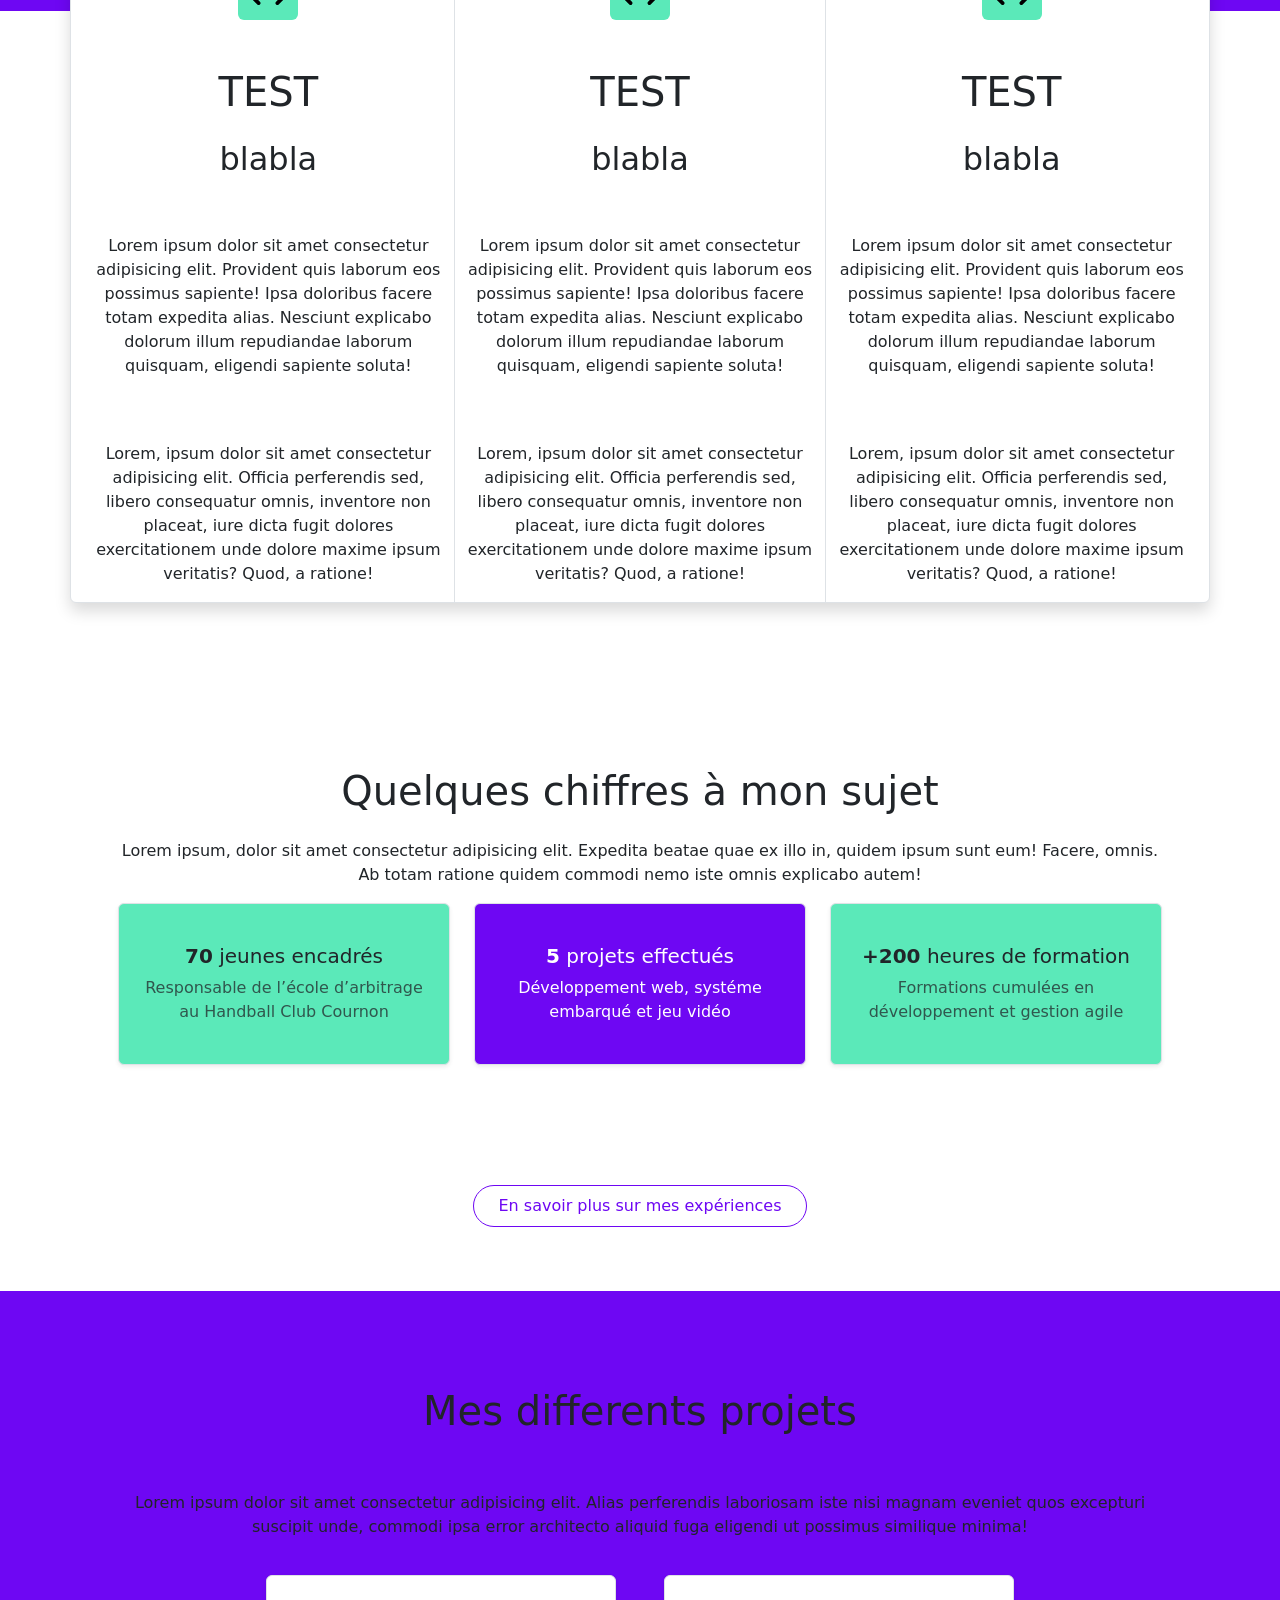
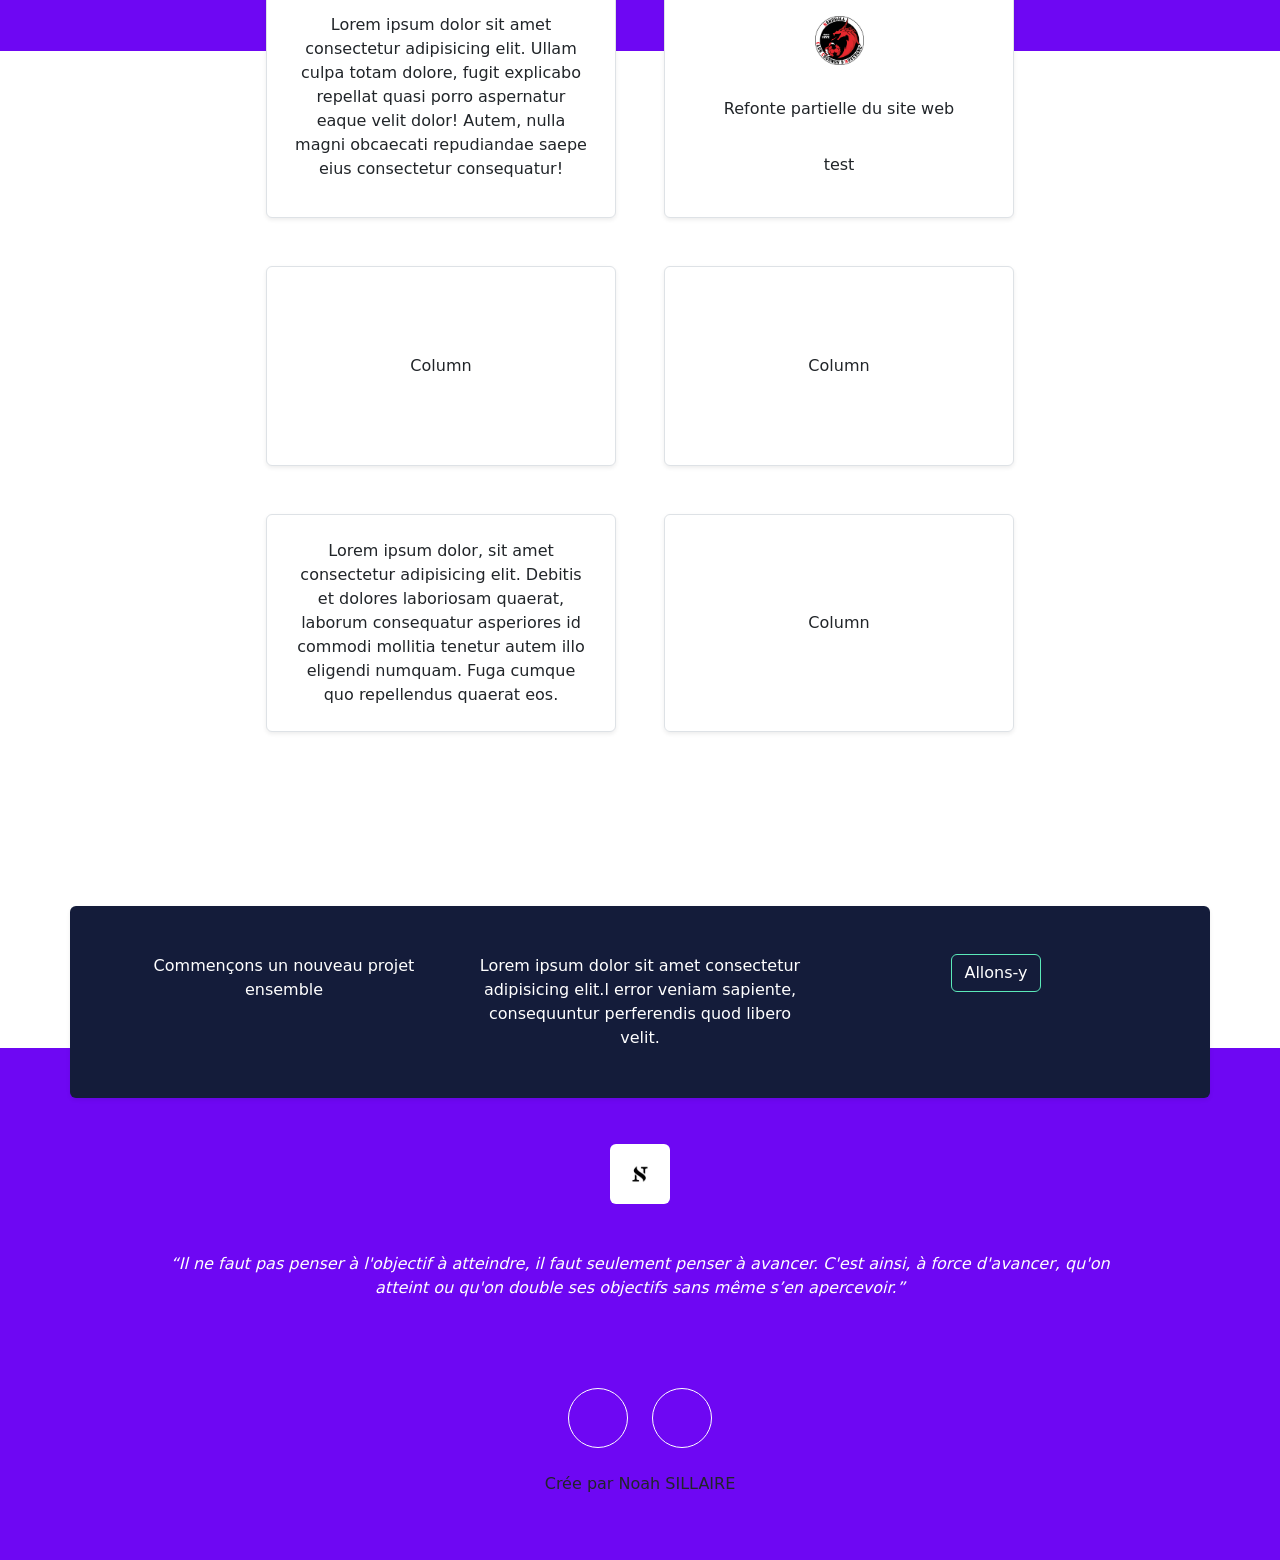
==== commit 30cd06f6: "manque perso et design" ====
--- a/frontend/src/index.html
+++ b/frontend/src/index.html
@@ -276,16 +276,16 @@
     </section>
 
     <div
-      class="container text-center bg-black p-5 rounded negative-margin-bottom shadow-sm"
+      class="container text-center  bg-danger p-5 rounded negative-margin-bottom shadow-sm"
     >
       <div class="row">
-        <div class="col">Commençons un nouveau projet ensemble</div>
-        <div class="col">
+        <div class="col text-white">Commençons un nouveau projet ensemble</div>
+        <div class="col text-white">
           Lorem ipsum dolor sit amet consectetur adipisicing elit.l error veniam
           sapiente, consequuntur perferendis quod libero velit.
         </div>
-        <div class="col">
-          <button type="button" class="btn btn-outline-primary">
+        <div class="col text-white">
+          <button type="button" class="btn btn-outline-secondary text-white ">
             Allons-y
           </button>
         </div>
@@ -308,7 +308,7 @@
             height="60"
           />
         </a>
-        <p class="p-5">
+        <p class="p-5 text-white fst-italic">
           “Il ne faut pas penser à l'objectif à atteindre, il faut seulement
           penser à avancer. C'est ainsi, à force d'avancer, qu'on atteint ou
           qu'on double ses objectifs sans même s’en apercevoir.”
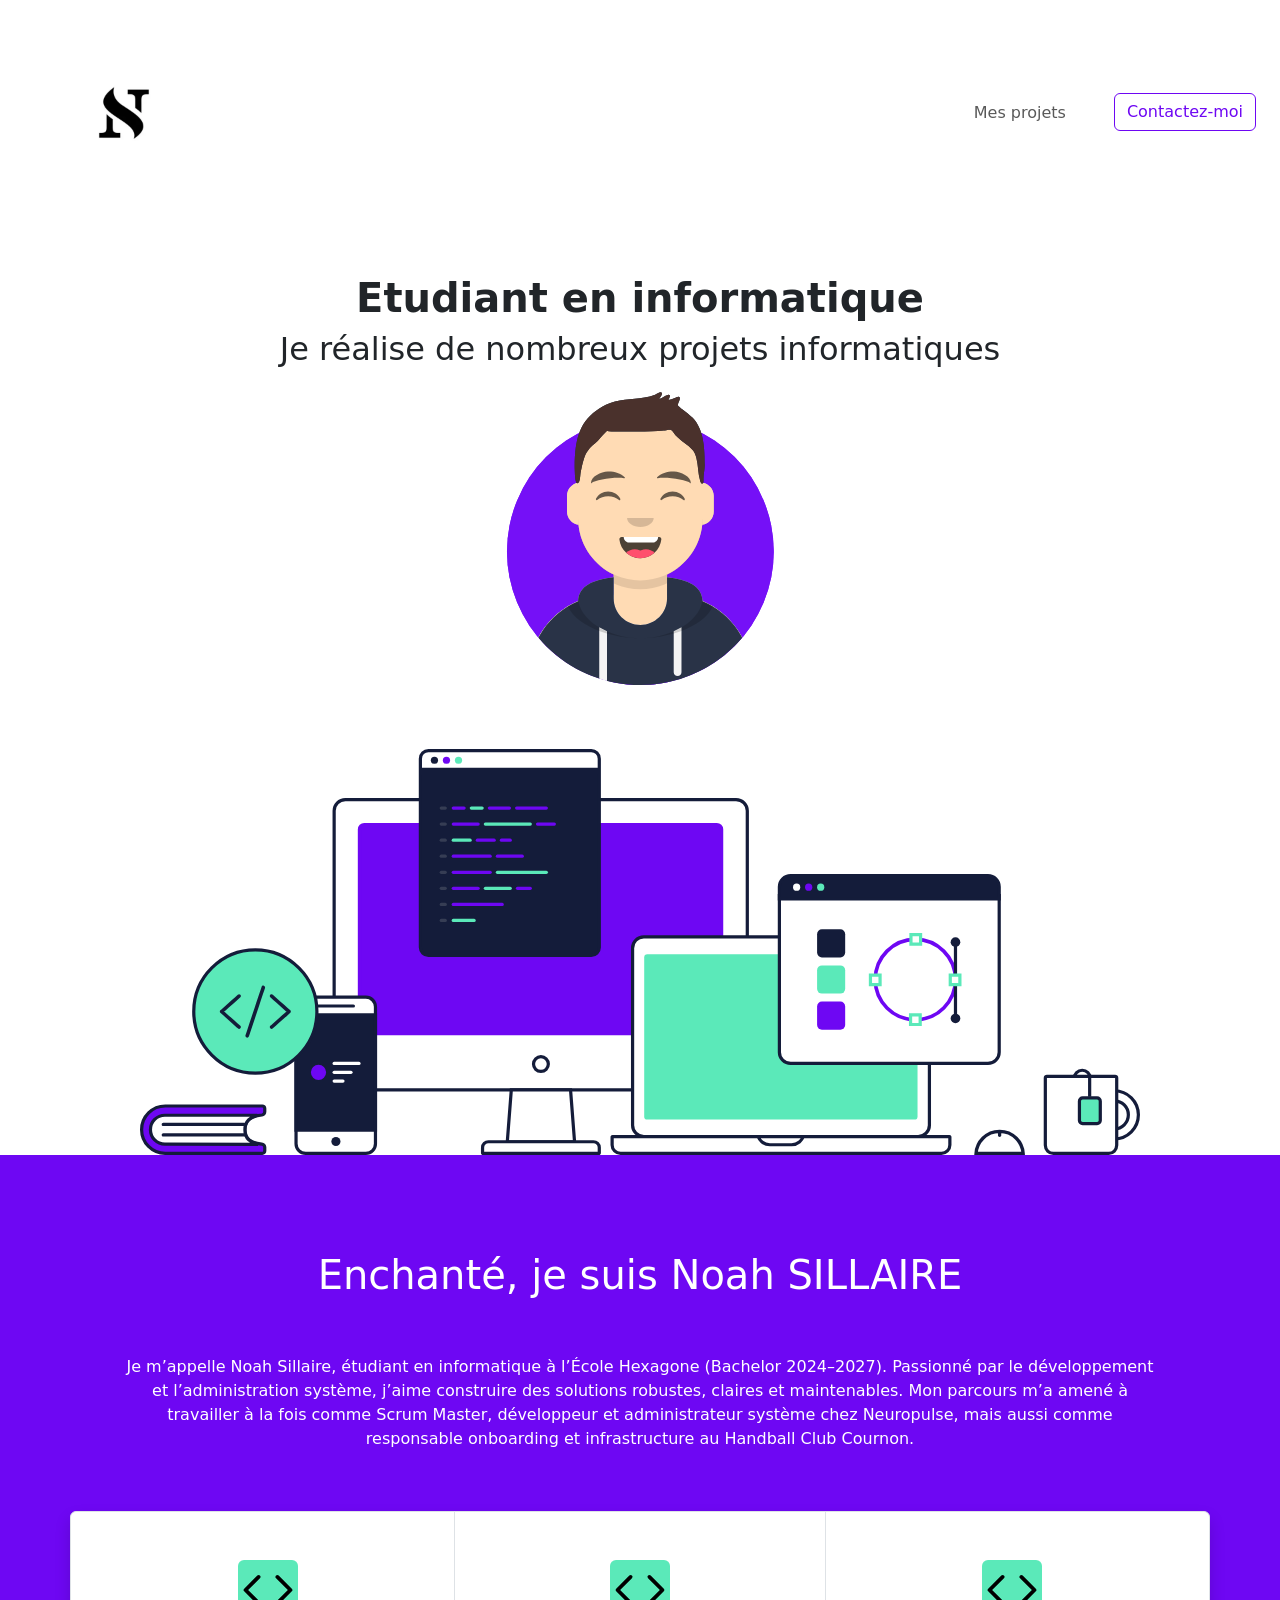
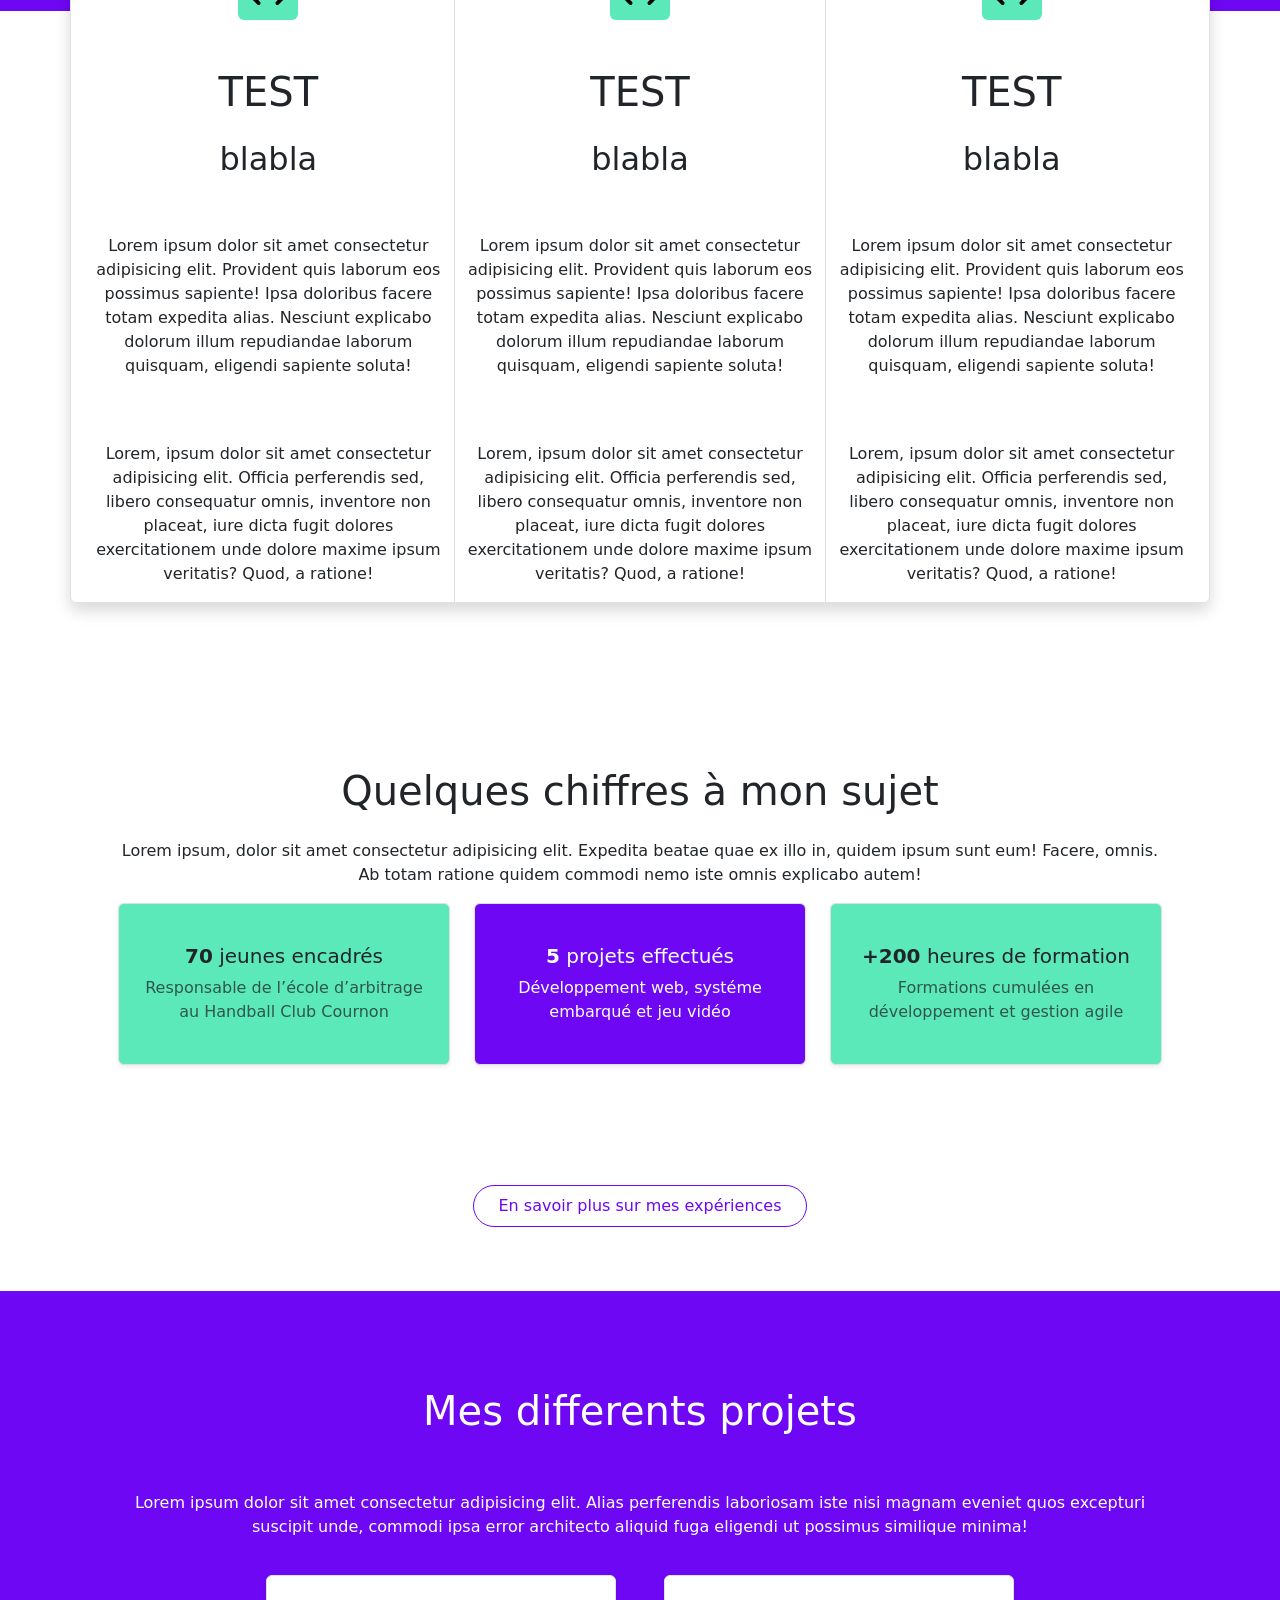
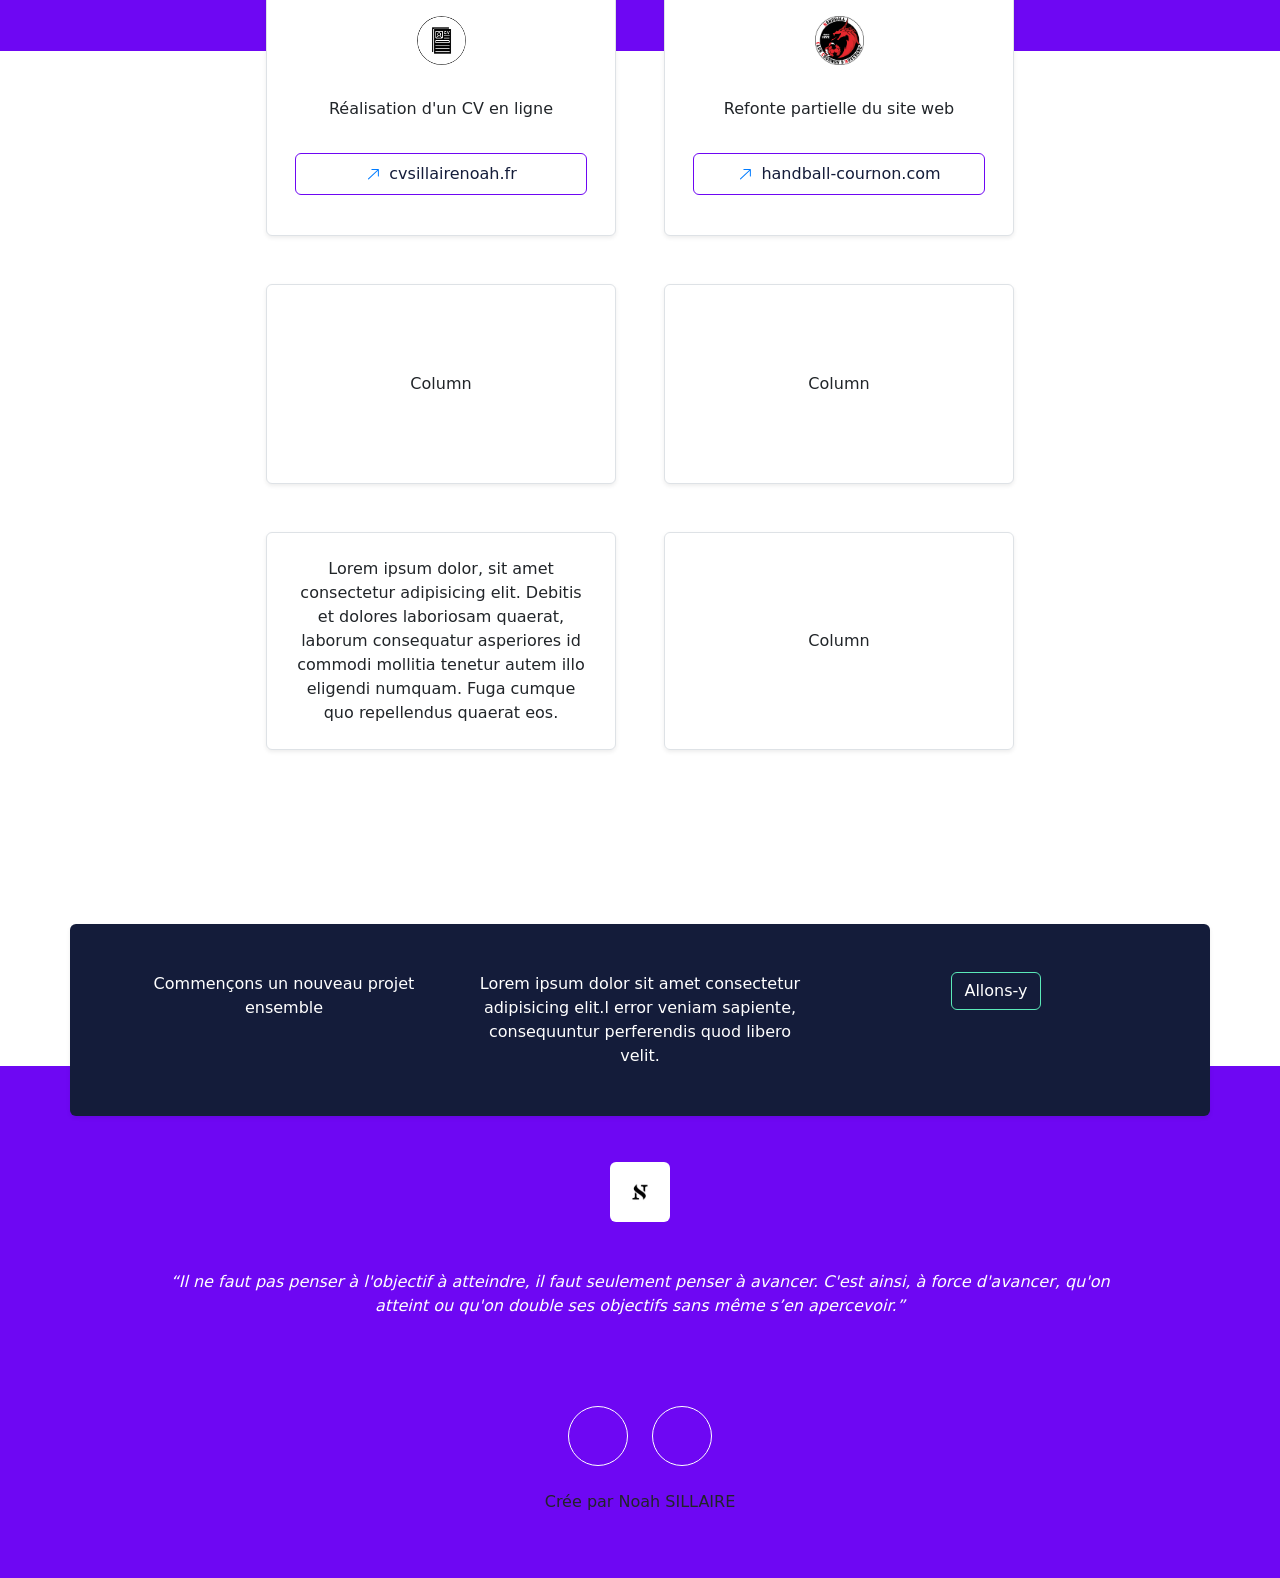
==== commit 99404935: "maj projets" ====
--- a/frontend/src/index.html
+++ b/frontend/src/index.html
@@ -4,10 +4,15 @@
     <meta charset="UTF-8" />
     <meta name="viewport" content="width=device-width, initial-scale=1.0" />
     <title>Portfolio Noah</title>
-    <link rel="stylesheet" href="./node_modules/bootstrap/dist/css/bootstrap.min.css">
-    <link rel="stylesheet" href="./node_modules/bootstrap-icons/font/bootstrap-icons.css">
+    <link
+      rel="stylesheet"
+      href="./node_modules/bootstrap/dist/css/bootstrap.min.css"
+    />
+    <link
+      rel="stylesheet"
+      href="./node_modules/bootstrap-icons/font/bootstrap-icons.css"
+    />
     <link rel="stylesheet" href="./css/style.css"
-     
   </head>
   <body>
     <div class="container-fluid" id="navbar">
@@ -43,10 +48,7 @@
           >
             <ul class="navbar-nav text-center">
               <li class="nav-item">
-                <a
-                  class="nav-link pe-5"
-                  aria-current="page"
-                  href="#project"
+                <a class="nav-link pe-5" aria-current="page" href="#project"
                   >Mes projets</a
                 >
               </li>
@@ -86,8 +88,8 @@
 
     <section class="bg-primary p-5">
       <div class="container p-5 text-center">
-        <h1 class="pb-5">Enchanté, je suis Noah SILLAIRE</h1>
-        <p class="pb-5">
+        <h1 class="pb-5 text-white">Enchanté, je suis Noah SILLAIRE</h1>
+        <p class="pb-5 text-white">
           Je m’appelle Noah Sillaire, étudiant en informatique à l’École
           Hexagone (Bachelor 2024–2027). Passionné par le développement et
           l’administration système, j’aime construire des solutions robustes,
@@ -200,7 +202,7 @@
               <i class="bi bi-diagram-3-fill fs-1 text-secondary"></i>
             </div>
             <h5 class="text-white"><strong>5</strong> projets effectués</h5>
-            <p class=" text-white">
+            <p class="text-white">
               Développement web, systéme embarqué et jeu vidéo
             </p>
           </div>
@@ -230,8 +232,8 @@
 
     <section class="bg-primary p-5" id="project">
       <div class="container p-5 text-center">
-        <h1 class="pb-5">Mes differents projets</h1>
-        <p>
+        <h1 class="pb-5 text-white">Mes differents projets</h1>
+        <p class="text-white">
           Lorem ipsum dolor sit amet consectetur adipisicing elit. Alias
           perferendis laboriosam iste nisi magnam eveniet quos excepturi
           suscipit unde, commodi ipsa error architecto aliquid fuga eligendi ut
@@ -243,10 +245,38 @@
       <div class="container rounded negative-margin-top text-center">
         <div class="d-flex flex-wrap m-4 gap-5 justify-content-center">
           <div class="border w-25 rounded shadow-sm bg-white card-large">
-            Lorem ipsum dolor sit amet consectetur adipisicing elit. Ullam culpa
-            totam dolore, fugit explicabo repellat quasi porro aspernatur eaque
-            velit dolor! Autem, nulla magni obcaecati repudiandae saepe eius
-            consectetur consequatur!
+            <div class="row justify-content-center p-3">
+              <img
+                src="./assets/cv.webp"
+                class="img-fluid rounded-circle w-25"
+              />
+            </div>
+            <div class="row justify-content-center p-3">
+              Réalisation d'un CV en ligne 
+            </div>
+            <div class="row justify-content-center  p-3">
+              <a
+                href="https://cvsillairenoah.fr"
+                target="_blank"
+                class="d-flex align-items-center gap-2 px-3 py-2 rounded bg-white border border-primary text-danger text-decoration-none justify-content-center"
+                
+              >
+                <svg
+                  xmlns="http://www.w3.org/2000/svg"
+                  width="16"
+                  height="16"
+                  fill="#007BFF"
+                  class="bi bi-box-arrow-up-right"
+                  viewBox="0 0 16 16"
+                >
+                  <path
+                    fill-rule="evenodd"
+                    d="M6.364 3.5a.5.5 0 0 1 .5-.5h6.5a.5.5 0 0 1 .5.5v6.5a.5.5 0 0 1-1 0V4.707L3.854 13.207a.5.5 0 0 1-.708-.708L12.293 4H6.864a.5.5 0 0 1-.5-.5z"
+                  />
+                </svg>
+                cvsillairenoah.fr
+              </a>
+            </div>
           </div>
           <div class="border w-25 rounded shadow-sm bg-white card-large">
             <div class="row justify-content-center p-3">
@@ -255,8 +285,32 @@
                 class="img-fluid rounded w-25"
               />
             </div>
-            <div class="row justify-content-center p-3">Refonte partielle du site web </div>
-            <div class="row justify-content-center p-3">test</div>
+            <div class="row justify-content-center p-3">
+              Refonte partielle du site web
+            </div>
+            <div class="row justify-content-center  p-3">
+              <a
+                href="https://handball-cournon.com/intro-programme-talent/"
+                target="_blank"
+                class="d-flex align-items-center gap-2 px-3 py-2 rounded bg-white border border-primary text-danger text-decoration-none justify-content-center"
+                
+              >
+                <svg
+                  xmlns="http://www.w3.org/2000/svg"
+                  width="16"
+                  height="16"
+                  fill="#007BFF"
+                  class="bi bi-box-arrow-up-right"
+                  viewBox="0 0 16 16"
+                >
+                  <path
+                    fill-rule="evenodd"
+                    d="M6.364 3.5a.5.5 0 0 1 .5-.5h6.5a.5.5 0 0 1 .5.5v6.5a.5.5 0 0 1-1 0V4.707L3.854 13.207a.5.5 0 0 1-.708-.708L12.293 4H6.864a.5.5 0 0 1-.5-.5z"
+                  />
+                </svg>
+                handball-cournon.com
+              </a>
+            </div>
           </div>
           <div class="border w-25 rounded shadow-sm bg-white card-large">
             Column
@@ -276,7 +330,7 @@
     </section>
 
     <div
-      class="container text-center  bg-danger p-5 rounded negative-margin-bottom shadow-sm"
+      class="container text-center bg-danger p-5 rounded negative-margin-bottom shadow-sm"
     >
       <div class="row">
         <div class="col text-white">Commençons un nouveau projet ensemble</div>
@@ -285,7 +339,7 @@
           sapiente, consequuntur perferendis quod libero velit.
         </div>
         <div class="col text-white">
-          <button type="button" class="btn btn-outline-secondary text-white ">
+          <button type="button" class="btn btn-outline-secondary text-white">
             Allons-y
           </button>
         </div>
@@ -338,6 +392,6 @@
       </div>
     </footer>
 
-   <script src="node_modules/bootstrap/dist/js/bootstrap.bundle.min.js"></script>
+    <script src="node_modules/bootstrap/dist/js/bootstrap.bundle.min.js"></script>
   </body>
 </html>
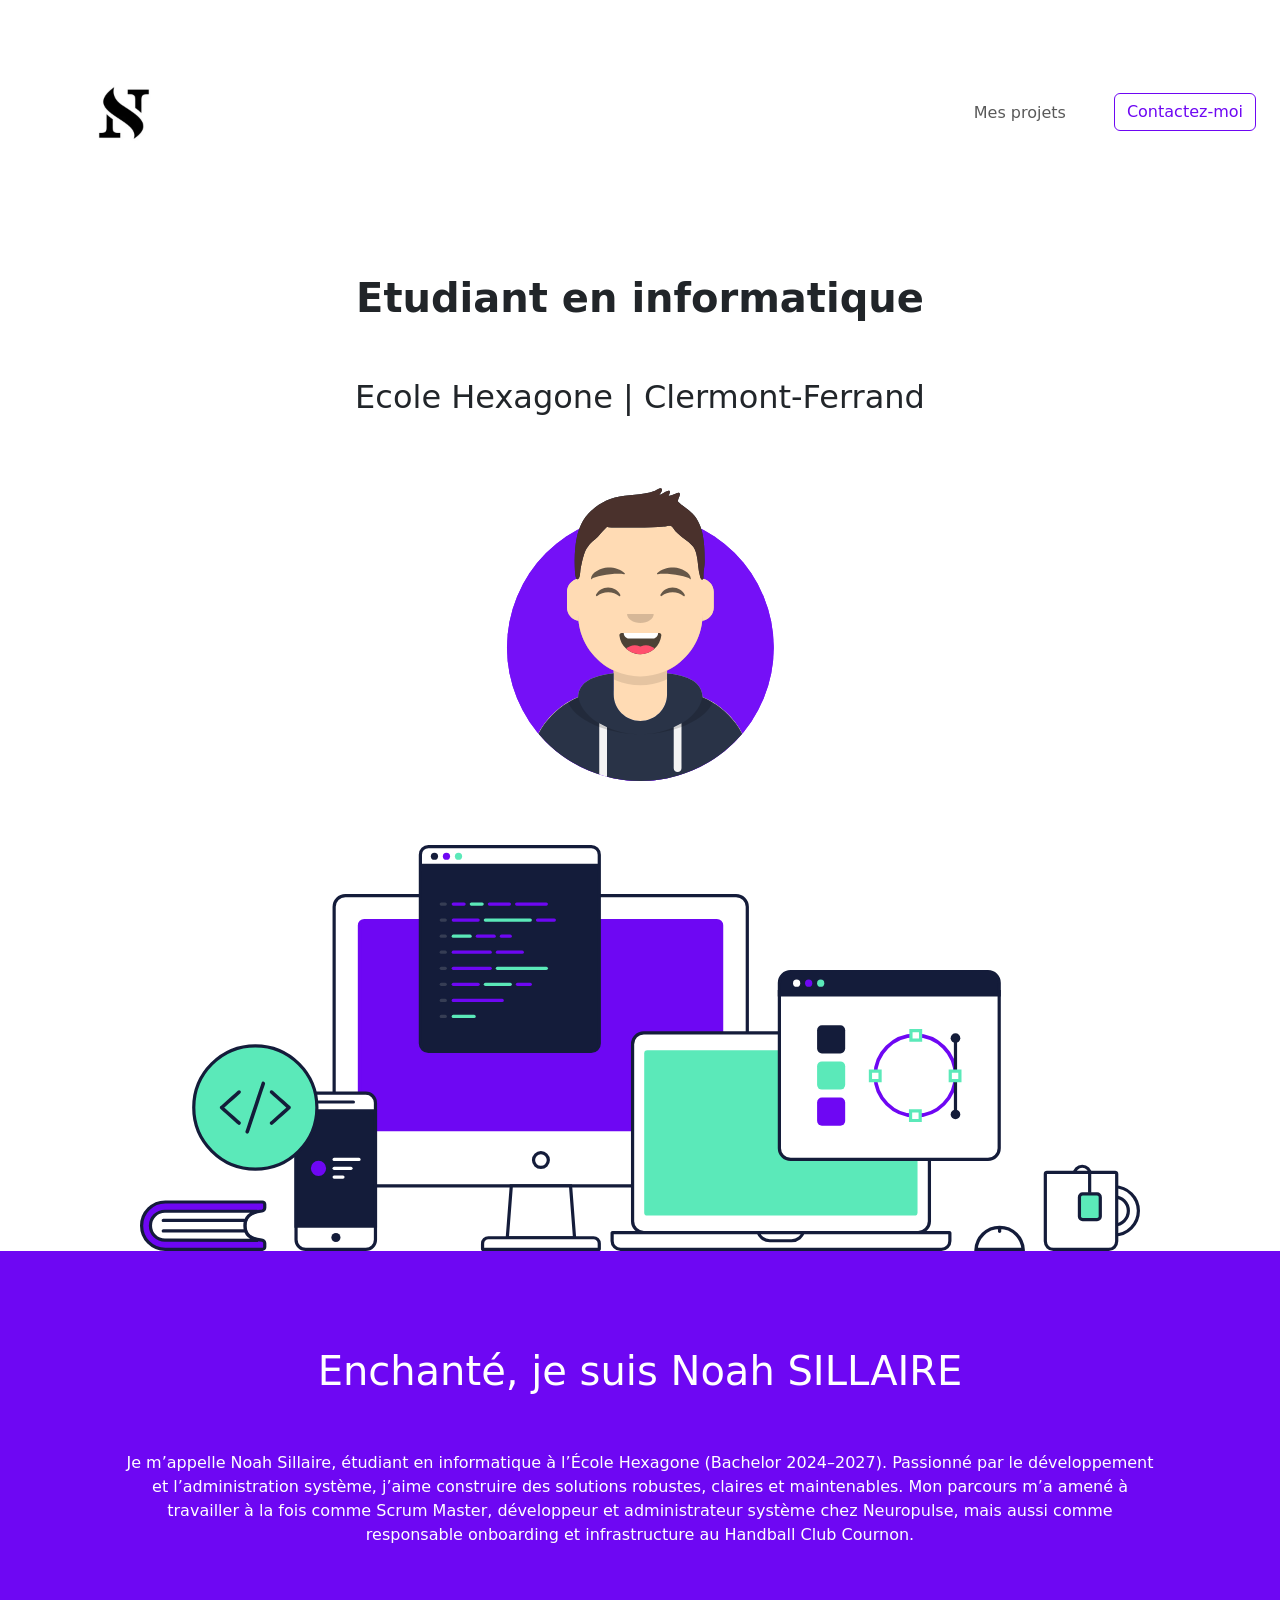
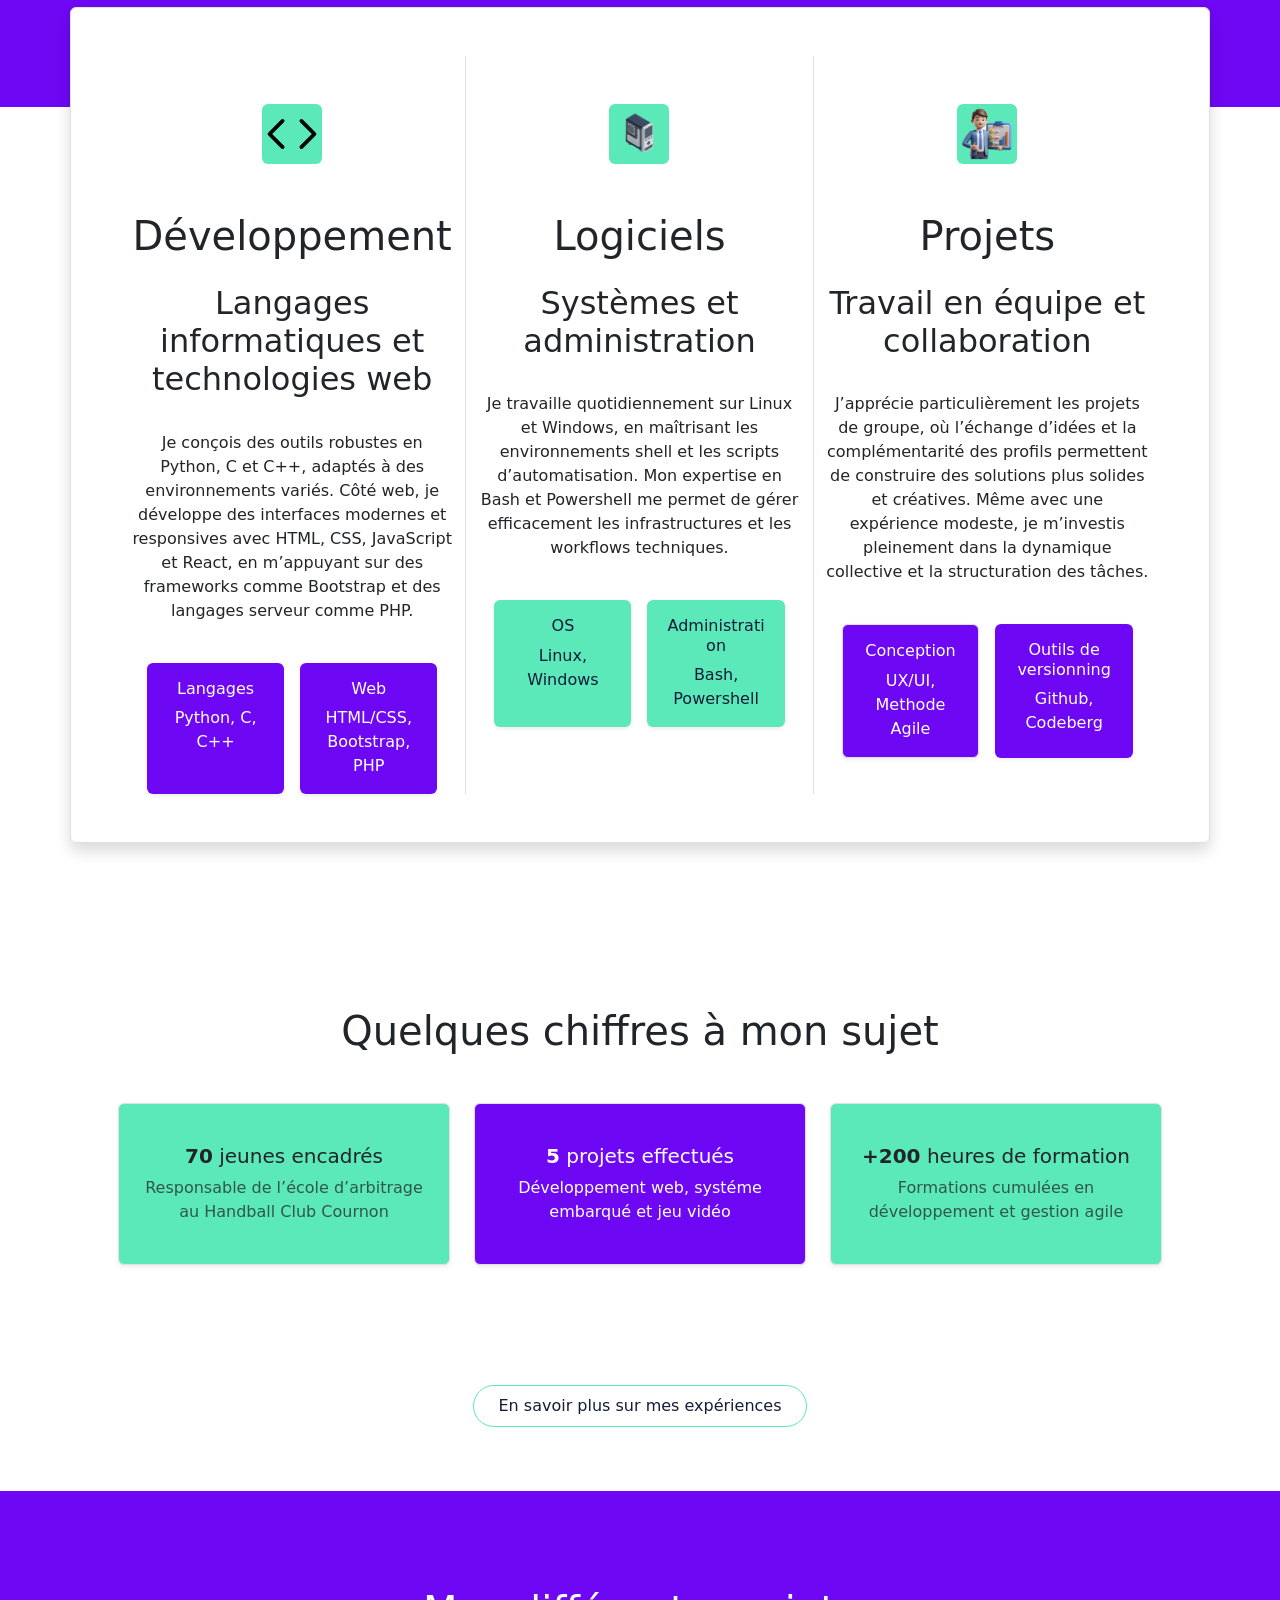
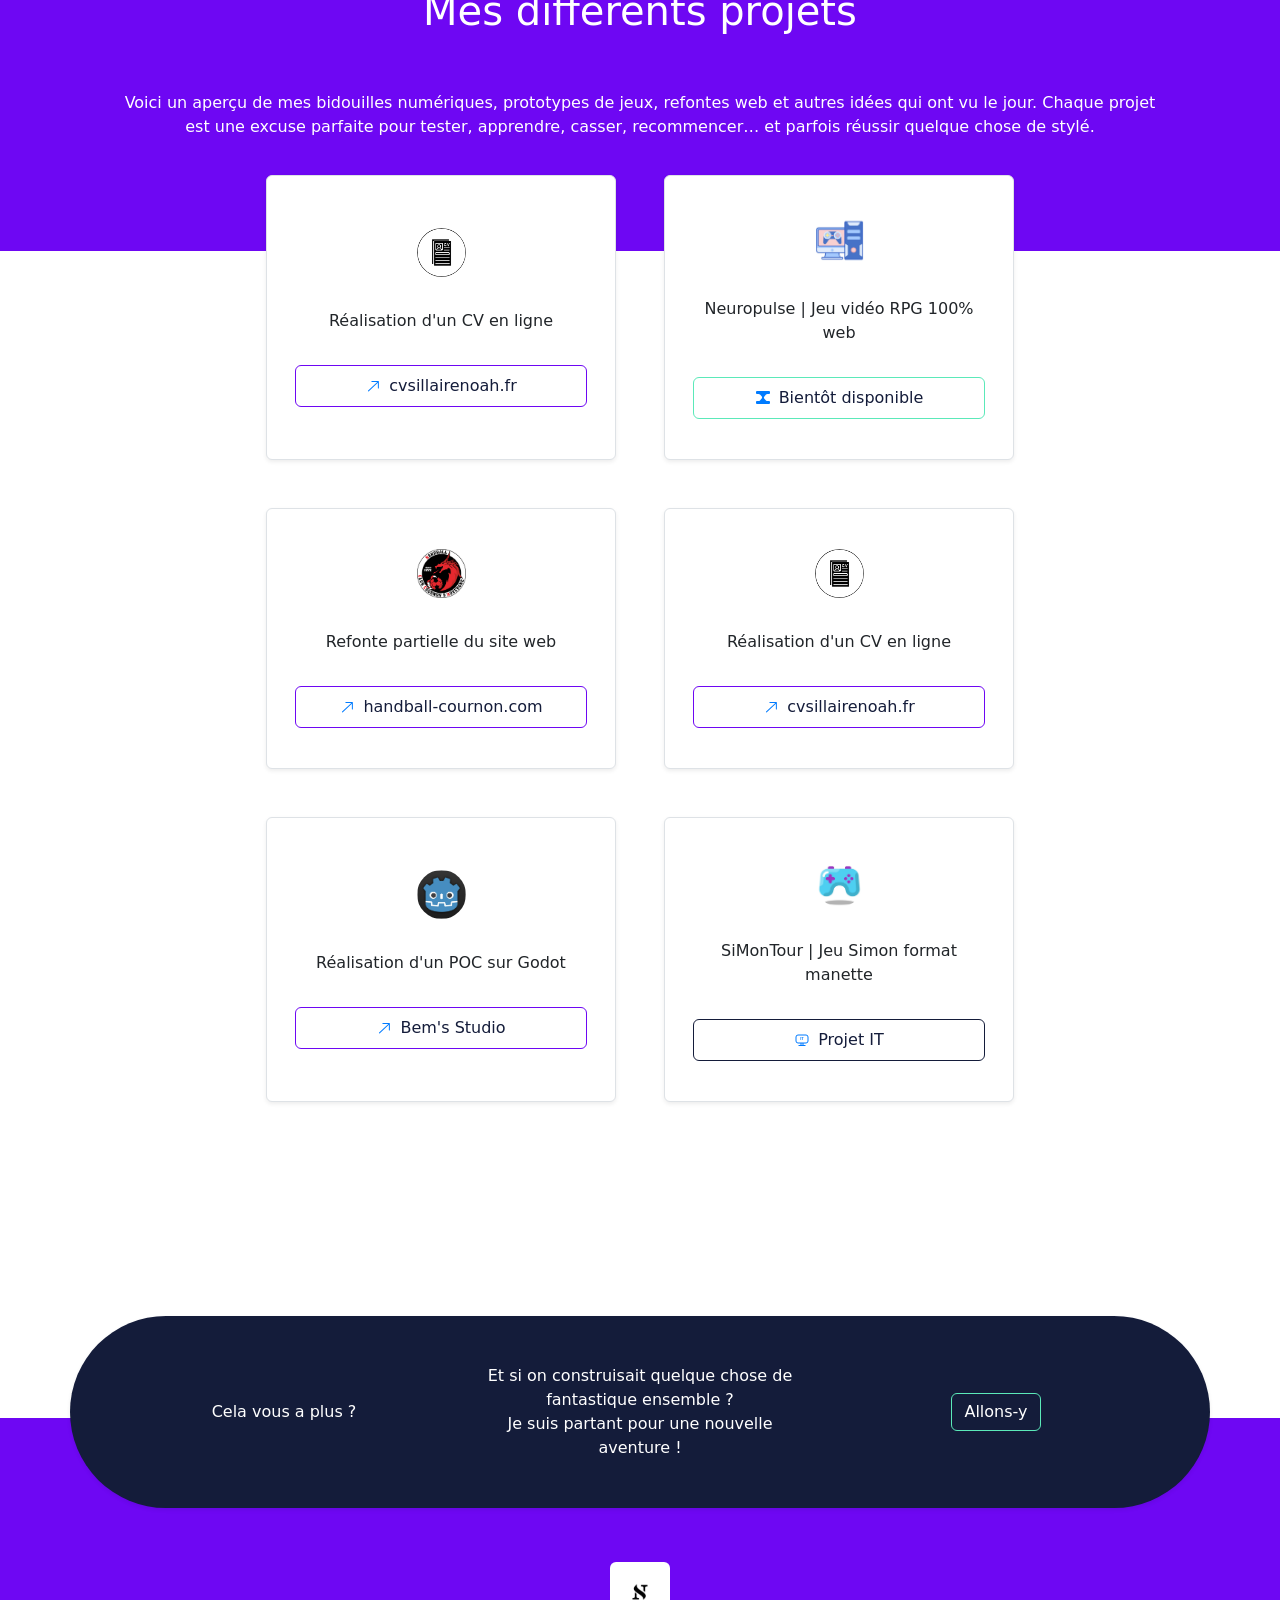
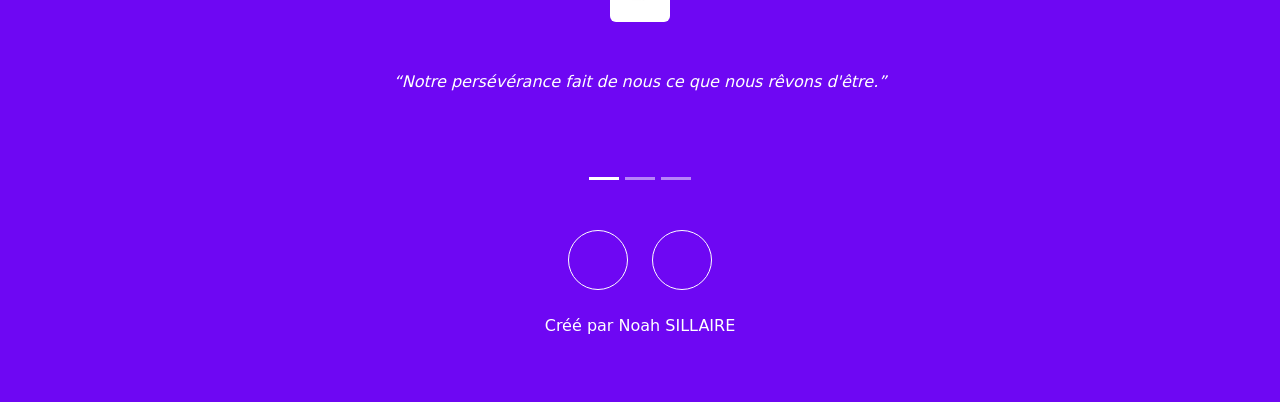
==== commit a001669a: "Fin de perosnnalisatioon : Manque typo" ====
--- a/frontend/src/index.html
+++ b/frontend/src/index.html
@@ -68,8 +68,8 @@
       </nav>
     </div>
     <div class="container p-5 text-center">
-      <h1 class="fw-bold">Etudiant en informatique</h1>
-      <h2>Je réalise de nombreux projets informatiques</h2>
+      <h1 class="fw-bold pb-5">Etudiant en informatique</h1>
+      <h2 class ="pb-5">Ecole Hexagone | Clermont-Ferrand </h2>
       <img
         src="./assets/noah.svg"
         class="img-fluid rounded p-3"
@@ -102,74 +102,134 @@
     </section>
 
     <section>
-      <div class="container bg-white rounded negative-margin-top border shadow">
+      <div
+        class="container bg-white rounded negative-margin-top border shadow p-5"
+      >
         <div class="container text-center">
           <div class="row">
-            <div class="col border-end">
+            <!-- Bloc Développement -->
+            <div class="col-12 col-md-4 border-end mb-4 mb-md-0 ">
               <img
                 src="./assets/code.svg"
                 class="img-fluid m-5 bg-secondary rounded"
                 width="60"
                 height="60"
               />
-              <h1 class="pb-3">TEST</h1>
-              <h2 class="pb-5">blabla</h2>
-              <p class="pb-5">
-                Lorem ipsum dolor sit amet consectetur adipisicing elit.
-                Provident quis laborum eos possimus sapiente! Ipsa doloribus
-                facere totam expedita alias. Nesciunt explicabo dolorum illum
-                repudiandae laborum quisquam, eligendi sapiente soluta!
+              <h1 class="pb-3">Développement</h1>
+              <h2 class="pb-4">Langages informatiques et technologies web</h2>
+              <p class="pb-4">
+                Je conçois des outils robustes en Python, C et C++, adaptés à
+                des environnements variés. Côté web, je développe des interfaces
+                modernes et responsives avec HTML, CSS, JavaScript et React, en
+                m’appuyant sur des frameworks comme Bootstrap et des langages
+                serveur comme PHP.
               </p>
-              <p>
-                Lorem, ipsum dolor sit amet consectetur adipisicing elit.
-                Officia perferendis sed, libero consequatur omnis, inventore non
-                placeat, iure dicta fugit dolores exercitationem unde dolore
-                maxime ipsum veritatis? Quod, a ratione!
-              </p>
-            </div>
-            <div class="col border-end">
-              <img
-                src="./assets/code.svg"
+
+              <div class="row row-cols-1 row-cols-md-2 g-3 px-3">
+                <div class="col">
+                  <div
+                    class="card h-100 border-0 shadow-sm rounded bg-primary text-white"
+                  >
+                    <div class="card-body">
+                      <h6 class="card-title">Langages</h6>
+                      <p class="card-text">Python, C, C++</p>
+                    </div>
+                  </div>
+                </div>
+                <div class="col">
+                  <div
+                    class="card h-100 border-0 shadow-sm rounded bg-primary text-white"
+                  >
+                    <div class="card-body">
+                      <h6 class="card-title">Web</h6>
+                      <p class="card-text">HTML/CSS, Bootstrap, PHP</p>
+                    </div>
+                  </div>
+                </div>
+              </div>
+            </div>
+
+            <!-- Bloc Logiciel -->
+            <div class="col-12 col-md-4 border-end mb-4 mb-md-0">
+              <img
+                src="./assets/pc.webp"
                 class="img-fluid m-5 bg-secondary rounded"
                 width="60"
                 height="60"
               />
-              <h1 class="pb-3">TEST</h1>
-              <h2 class="pb-5">blabla</h2>
-              <p class="pb-5">
-                Lorem ipsum dolor sit amet consectetur adipisicing elit.
-                Provident quis laborum eos possimus sapiente! Ipsa doloribus
-                facere totam expedita alias. Nesciunt explicabo dolorum illum
-                repudiandae laborum quisquam, eligendi sapiente soluta!
+              <h1 class="pb-3">Logiciels</h1>
+              <h2 class="pb-4">Systèmes et administration</h2>
+              <p class="pb-4">
+                Je travaille quotidiennement sur Linux et Windows, en maîtrisant
+                les environnements shell et les scripts d’automatisation. Mon
+                expertise en Bash et Powershell me permet de gérer efficacement
+                les infrastructures et les workflows techniques.
               </p>
-              <p>
-                Lorem, ipsum dolor sit amet consectetur adipisicing elit.
-                Officia perferendis sed, libero consequatur omnis, inventore non
-                placeat, iure dicta fugit dolores exercitationem unde dolore
-                maxime ipsum veritatis? Quod, a ratione!
-              </p>
-            </div>
-            <div class="col">
-              <img
-                src="./assets/code.svg"
+
+              <div class="row row-cols-1 row-cols-md-2 g-3 px-3">
+                <div class="col">
+                  <div
+                    class="card h-100 border-0 shadow-sm rounded bg-secondary text-danger"
+                  >
+                    <div class="card-body">
+                      <h6 class="card-title">OS</h6>
+                      <p class="card-text">Linux, Windows</p>
+                    </div>
+                  </div>
+                </div>
+                <div class="col">
+                  <div
+                    class="card h-100 border-0 shadow-sm rounded bg-secondary text-danger"
+                  >
+                    <div class="card-body">
+                      <h6 class="card-title">Administration</h6>
+                      <p class="card-text">Bash, Powershell</p>
+                    </div>
+                  </div>
+                </div>
+              </div>
+            </div>
+
+            <!-- Bloc Embarqué -->
+            <div class="col-12 col-md-4">
+              <img
+                src="./assets/projet.webp"
                 class="img-fluid m-5 bg-secondary rounded"
                 width="60"
                 height="60"
               />
-              <h1 class="pb-3">TEST</h1>
-              <h2 class="pb-5">blabla</h2>
-              <p class="pb-5">
-                Lorem ipsum dolor sit amet consectetur adipisicing elit.
-                Provident quis laborum eos possimus sapiente! Ipsa doloribus
-                facere totam expedita alias. Nesciunt explicabo dolorum illum
-                repudiandae laborum quisquam, eligendi sapiente soluta!
+              <h1 class="pb-3">Projets</h1>
+              <h2 class="pb-4">Travail en équipe et collaboration</h2>
+              <p class="pb-4">
+                J’apprécie particulièrement les projets de groupe, où l’échange
+                d’idées et la complémentarité des profils permettent de
+                construire des solutions plus solides et créatives. Même avec
+                une expérience modeste, je m’investis pleinement dans la
+                dynamique collective et la structuration des tâches.
               </p>
-              <p>
-                Lorem, ipsum dolor sit amet consectetur adipisicing elit.
-                Officia perferendis sed, libero consequatur omnis, inventore non
-                placeat, iure dicta fugit dolores exercitationem unde dolore
-                maxime ipsum veritatis? Quod, a ratione!
-              </p>
+
+              <div class="row row-cols-1 row-cols-md-2 g-3 px-3">
+                <div class="col">
+                  <div
+                    class="card h-100 border shadow-sm rounded bg-primary text-white"
+                  >
+                    <div class="card-body bg">
+                      <h6 class="card-title">Conception</h6>
+                      <p class="card-text">UX/UI, Methode Agile</p>
+                    </div>
+                  </div>
+                </div>
+                <div class="col">
+                  <div
+                    class="card h-100 border-0 shadow-sm rounded bg-primary text-white"
+                  >
+                    <div class="card-body">
+                      <h6 class="card-title">Outils de versionning</h6>
+                      <p class="card-text">Github, Codeberg</p>
+                    </div>
+                  </div>
+                </div>
+              </div>
             </div>
           </div>
         </div>
@@ -177,11 +237,7 @@
     </section>
     <div class="container p-5 text-center">
       <h1 class="p-3">Quelques chiffres à mon sujet</h1>
-      <p>
-        Lorem ipsum, dolor sit amet consectetur adipisicing elit. Expedita
-        beatae quae ex illo in, quidem ipsum sunt eum! Facere, omnis. Ab totam
-        ratione quidem commodi nemo iste omnis explicabo autem!
-      </p>
+      <br />
 
       <div class="row text-center">
         <div class="col-md-4 mb-4">
@@ -224,7 +280,7 @@
     <p class="text-center p-5">
       <a
         href="https://cvsillairenoah.fr/#experience"
-        class="btn btn-outline-primary rounded-pill px-4 py-2 text-decoration-none"
+        class="btn btn-outline-secondary rounded-pill px-4 py-2 text-decoration-none text-danger"
       >
         En savoir plus sur mes expériences
       </a>
@@ -232,12 +288,12 @@
 
     <section class="bg-primary p-5" id="project">
       <div class="container p-5 text-center">
-        <h1 class="pb-5 text-white">Mes differents projets</h1>
+        <h1 class="pb-5 text-white">Mes différents projets</h1>
         <p class="text-white">
-          Lorem ipsum dolor sit amet consectetur adipisicing elit. Alias
-          perferendis laboriosam iste nisi magnam eveniet quos excepturi
-          suscipit unde, commodi ipsa error architecto aliquid fuga eligendi ut
-          possimus similique minima!
+          Voici un aperçu de mes bidouilles numériques, prototypes de jeux,
+          refontes web et autres idées qui ont vu le jour. Chaque projet est une
+          excuse parfaite pour tester, apprendre, casser, recommencer… et
+          parfois réussir quelque chose de stylé.
         </p>
       </div>
     </section>
@@ -252,14 +308,13 @@
               />
             </div>
             <div class="row justify-content-center p-3">
-              Réalisation d'un CV en ligne 
-            </div>
-            <div class="row justify-content-center  p-3">
+              Réalisation d'un CV en ligne
+            </div>
+            <div class="row justify-content-center p-3">
               <a
                 href="https://cvsillairenoah.fr"
                 target="_blank"
                 class="d-flex align-items-center gap-2 px-3 py-2 rounded bg-white border border-primary text-danger text-decoration-none justify-content-center"
-                
               >
                 <svg
                   xmlns="http://www.w3.org/2000/svg"
@@ -280,6 +335,35 @@
           </div>
           <div class="border w-25 rounded shadow-sm bg-white card-large">
             <div class="row justify-content-center p-3">
+              <img src="./assets/gaming.webp" class="img-fluid rounded w-25" />
+            </div>
+            <div class="row justify-content-center p-3">
+              Neuropulse | Jeu vidéo RPG 100% web
+            </div>
+            <div class="row justify-content-center p-3">
+              <a
+                target="_blank"
+                class="d-flex align-items-center gap-2 px-3 py-2 rounded bg-white border border-secondary text-danger text-decoration-none justify-content-center"
+              >
+                <svg
+                  xmlns="http://www.w3.org/2000/svg"
+                  width="16"
+                  height="16"
+                  fill="#007BFF"
+                  class="bi bi-hourglass-split"
+                  viewBox="0 0 16 16"
+                >
+                  <path
+                    d="M2 1a1 1 0 0 0-1 1v1c0 .5.5 1 1 1h1.586a2 2 0 0 1 1.414.586l1.414 1.414a2 2 0 0 1 0 2.828L5 10.414A2 2 0 0 1 3.586 11H2c-.5 0-1 .5-1 1v1a1 1 0 0 0 1 1h12a1 1 0 0 0 1-1v-1c0-.5-.5-1-1-1h-1.586a2 2 0 0 1-1.414-.586l-1.414-1.414a2 2 0 0 1 0-2.828L11 4.586A2 2 0 0 1 12.414 4H14c.5 0 1-.5 1-1V2a1 1 0 0 0-1-1H2z"
+                  />
+                </svg>
+
+                Bientôt disponible
+              </a>
+            </div>
+          </div>
+          <div class="border w-25 rounded shadow-sm bg-white card-large">
+            <div class="row justify-content-center p-3">
               <img
                 src="./assets/Logo-HCCA.png"
                 class="img-fluid rounded w-25"
@@ -288,12 +372,11 @@
             <div class="row justify-content-center p-3">
               Refonte partielle du site web
             </div>
-            <div class="row justify-content-center  p-3">
+            <div class="row justify-content-center p-3">
               <a
                 href="https://handball-cournon.com/intro-programme-talent/"
                 target="_blank"
                 class="d-flex align-items-center gap-2 px-3 py-2 rounded bg-white border border-primary text-danger text-decoration-none justify-content-center"
-                
               >
                 <svg
                   xmlns="http://www.w3.org/2000/svg"
@@ -313,33 +396,138 @@
             </div>
           </div>
           <div class="border w-25 rounded shadow-sm bg-white card-large">
-            Column
+            <div class="row justify-content-center p-3">
+              <img
+                src="./assets/cv.webp"
+                class="img-fluid rounded-circle w-25"
+              />
+            </div>
+            <div class="row justify-content-center p-3">
+              Réalisation d'un CV en ligne
+            </div>
+            <div class="row justify-content-center p-3">
+              <a
+                href="https://cvsillairenoah.fr"
+                target="_blank"
+                class="d-flex align-items-center gap-2 px-3 py-2 rounded bg-white border border-primary text-danger text-decoration-none justify-content-center"
+              >
+                <svg
+                  xmlns="http://www.w3.org/2000/svg"
+                  width="16"
+                  height="16"
+                  fill="#007BFF"
+                  class="bi bi-box-arrow-up-right"
+                  viewBox="0 0 16 16"
+                >
+                  <path
+                    fill-rule="evenodd"
+                    d="M6.364 3.5a.5.5 0 0 1 .5-.5h6.5a.5.5 0 0 1 .5.5v6.5a.5.5 0 0 1-1 0V4.707L3.854 13.207a.5.5 0 0 1-.708-.708L12.293 4H6.864a.5.5 0 0 1-.5-.5z"
+                  />
+                </svg>
+                cvsillairenoah.fr
+              </a>
+            </div>
           </div>
           <div class="border w-25 rounded shadow-sm bg-white card-large">
-            Column
+            <div class="row justify-content-center p-3">
+              <img
+                src="./assets/godot.webp"
+                class="img-fluid rounded-circle w-25"
+              />
+            </div>
+            <div class="row justify-content-center p-3">
+              Réalisation d'un POC sur Godot
+            </div>
+            <div class="row justify-content-center p-3">
+              <a
+                href="https://www.gravenoire.fr/"
+                target="_blank"
+                class="d-flex align-items-center gap-2 px-3 py-2 rounded bg-white border border-primary text-danger text-decoration-none justify-content-center"
+              >
+                <svg
+                  xmlns="http://www.w3.org/2000/svg"
+                  width="16"
+                  height="16"
+                  fill="#007BFF"
+                  class="bi bi-box-arrow-up-right"
+                  viewBox="0 0 16 16"
+                >
+                  <path
+                    fill-rule="evenodd"
+                    d="M6.364 3.5a.5.5 0 0 1 .5-.5h6.5a.5.5 0 0 1 .5.5v6.5a.5.5 0 0 1-1 0V4.707L3.854 13.207a.5.5 0 0 1-.708-.708L12.293 4H6.864a.5.5 0 0 1-.5-.5z"
+                  />
+                </svg>
+                Bem's Studio
+              </a>
+            </div>
           </div>
           <div class="border w-25 rounded shadow-sm bg-white card-large">
-            Lorem ipsum dolor, sit amet consectetur adipisicing elit. Debitis et
-            dolores laboriosam quaerat, laborum consequatur asperiores id
-            commodi mollitia tenetur autem illo eligendi numquam. Fuga cumque
-            quo repellendus quaerat eos.
-          </div>
-          <div class="border w-25 rounded shadow-sm card-large">Column</div>
+            <div class="row justify-content-center p-3">
+              <img
+                src="./assets/controller.webp"
+                class="img-fluid rounded-circle w-25"
+              />
+            </div>
+            <div class="row justify-content-center p-3">
+              SiMonTour | Jeu Simon format manette
+            </div>
+            <div class="row justify-content-center p-3">
+              <a
+                target="_blank"
+                class="d-flex align-items-center gap-2 px-3 py-2 rounded bg-white border border-danger text-danger text-decoration-none justify-content-center"
+              >
+                <svg
+                  xmlns="http://www.w3.org/2000/svg"
+                  width="16"
+                  height="16"
+                  viewBox="0 0 16 16"
+                  fill="none"
+                >
+                  <rect
+                    x="2"
+                    y="3"
+                    width="12"
+                    height="8"
+                    rx="2"
+                    stroke="#007BFF"
+                    stroke-width="1"
+                    fill="white"
+                  />
+
+                  <rect x="6" y="11.5" width="4" height="1" fill="#007BFF" />
+                  <rect x="4.5" y="13" width="7" height="1" fill="#007BFF" />
+
+                  <text
+                    x="8"
+                    y="8.2"
+                    text-anchor="middle"
+                    font-family="Arial, sans-serif"
+                    font-size="4"
+                    fill="#007BFF"
+                    font-weight="700"
+                  >
+                    IT
+                  </text>
+                </svg>
+                Projet IT
+              </a>
+            </div>
+          </div>
         </div>
       </div>
     </section>
 
     <div
-      class="container text-center bg-danger p-5 rounded negative-margin-bottom shadow-sm"
+      class="container text-center bg-danger p-5 rounded-pill negative-margin-bottom shadow-sm"
     >
-      <div class="row">
-        <div class="col text-white">Commençons un nouveau projet ensemble</div>
+      <div class="row align-items-center text-center">
+        <div class="col text-white">Cela vous a plus ?</div>
         <div class="col text-white">
-          Lorem ipsum dolor sit amet consectetur adipisicing elit.l error veniam
-          sapiente, consequuntur perferendis quod libero velit.
+          Et si on construisait quelque chose de fantastique ensemble ? <br />
+          Je suis partant pour une nouvelle aventure !
         </div>
         <div class="col text-white">
-          <button type="button" class="btn btn-outline-secondary text-white">
+          <button type="button" class="btn btn-outline-secondary text-white" onclick="window.location.href='contact.html';">
             Allons-y
           </button>
         </div>
@@ -348,8 +536,7 @@
 
     <footer class="bg-primary">
       <div class="container bg-primary text-center p-5">
-        <br />
-        <br />
+        <br /><br /><br /><br />
         <a
           class="navbar-brand"
           href="https://cvsillairenoah.fr"
@@ -362,11 +549,55 @@
             height="60"
           />
         </a>
-        <p class="p-5 text-white fst-italic">
-          “Il ne faut pas penser à l'objectif à atteindre, il faut seulement
-          penser à avancer. C'est ainsi, à force d'avancer, qu'on atteint ou
-          qu'on double ses objectifs sans même s’en apercevoir.”
-        </p>
+
+        
+        <div
+          id="quoteCarousel"
+          class="carousel slide pb-5"
+          data-bs-ride="carousel"
+        >
+          
+          <div class="carousel-indicators">
+            <button
+              type="button"
+              data-bs-target="#quoteCarousel"
+              data-bs-slide-to="0"
+              class="active"
+            ></button>
+            <button
+              type="button"
+              data-bs-target="#quoteCarousel"
+              data-bs-slide-to="1"
+            ></button>
+            <button
+              type="button"
+              data-bs-target="#quoteCarousel"
+              data-bs-slide-to="2"
+            ></button>
+          </div>
+
+          
+          <div class="carousel-inner text-white fst-italic text p-5">
+            <div class="carousel-item active">
+              <p>
+                “Notre persévérance fait de nous ce que nous rêvons d'être.”
+              </p>
+            </div>
+            <div class="carousel-item">
+              <p>
+                “Le succès est la somme de petits efforts répétés jour après
+                jour.”
+              </p>
+            </div>
+            <div class="carousel-item">
+              <p>
+                “Apprendre, c’est ajouter chaque jour quelque chose à son
+                savoir.”
+              </p>
+            </div>
+          </div>
+        </div>
+
         <section class="bg-purple py-4">
           <div class="container d-flex justify-content-center gap-4">
             <a
@@ -388,7 +619,7 @@
             </a>
           </div>
         </section>
-        <p>Crée par Noah SILLAIRE</p>
+        <p class="text-white">Créé par Noah SILLAIRE</p>
       </div>
     </footer>
 
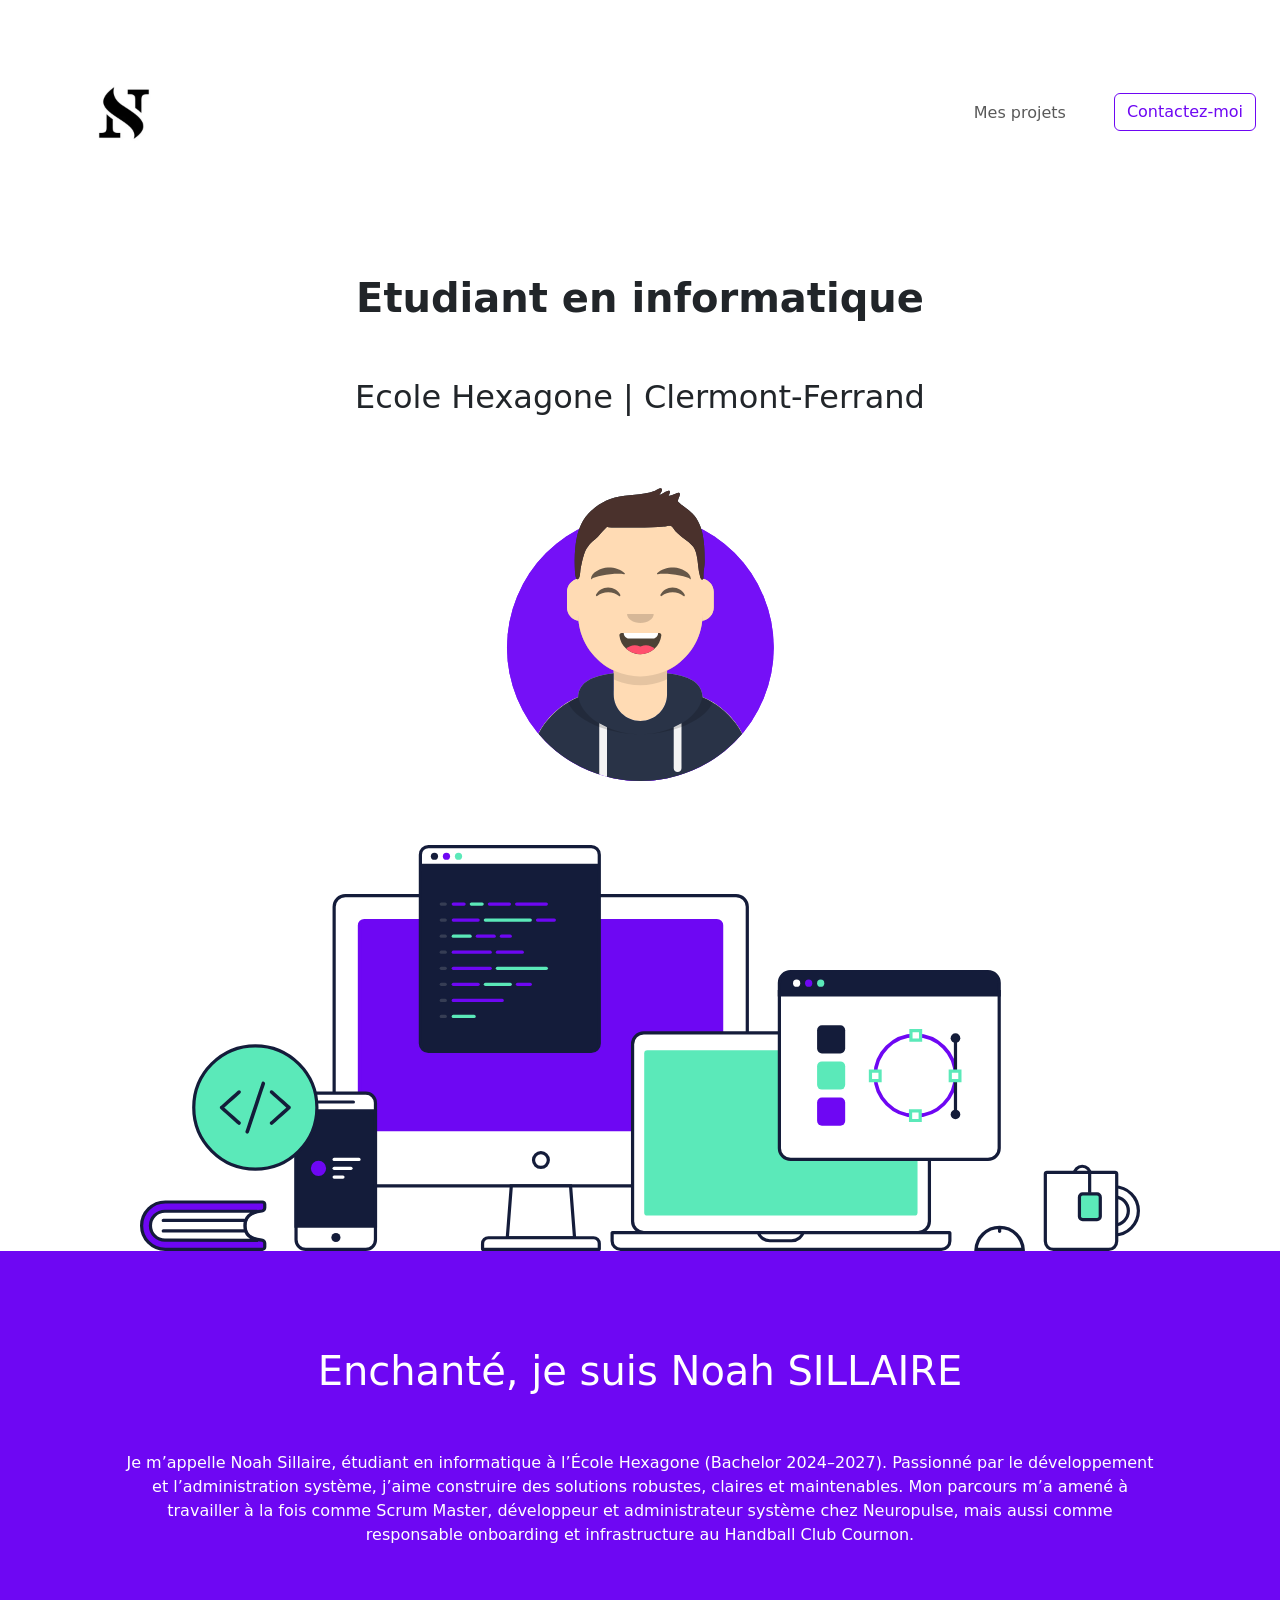
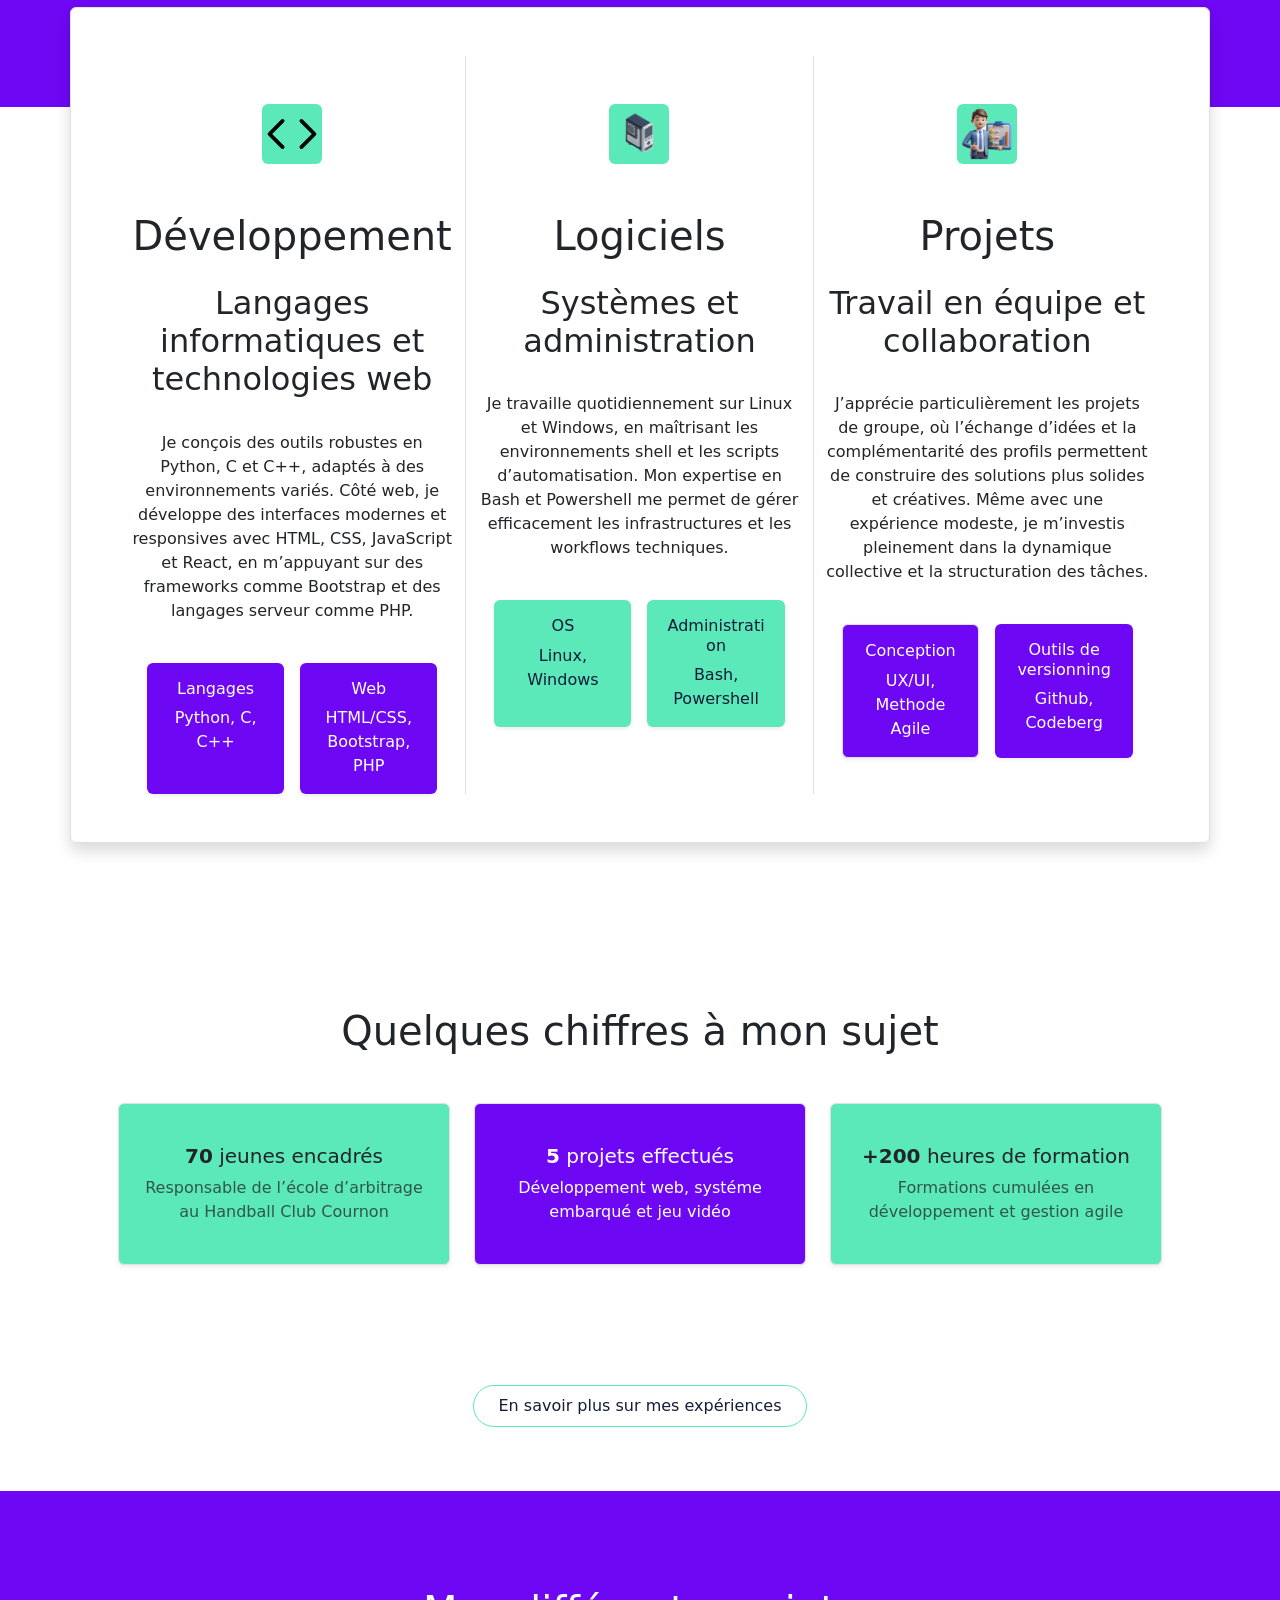
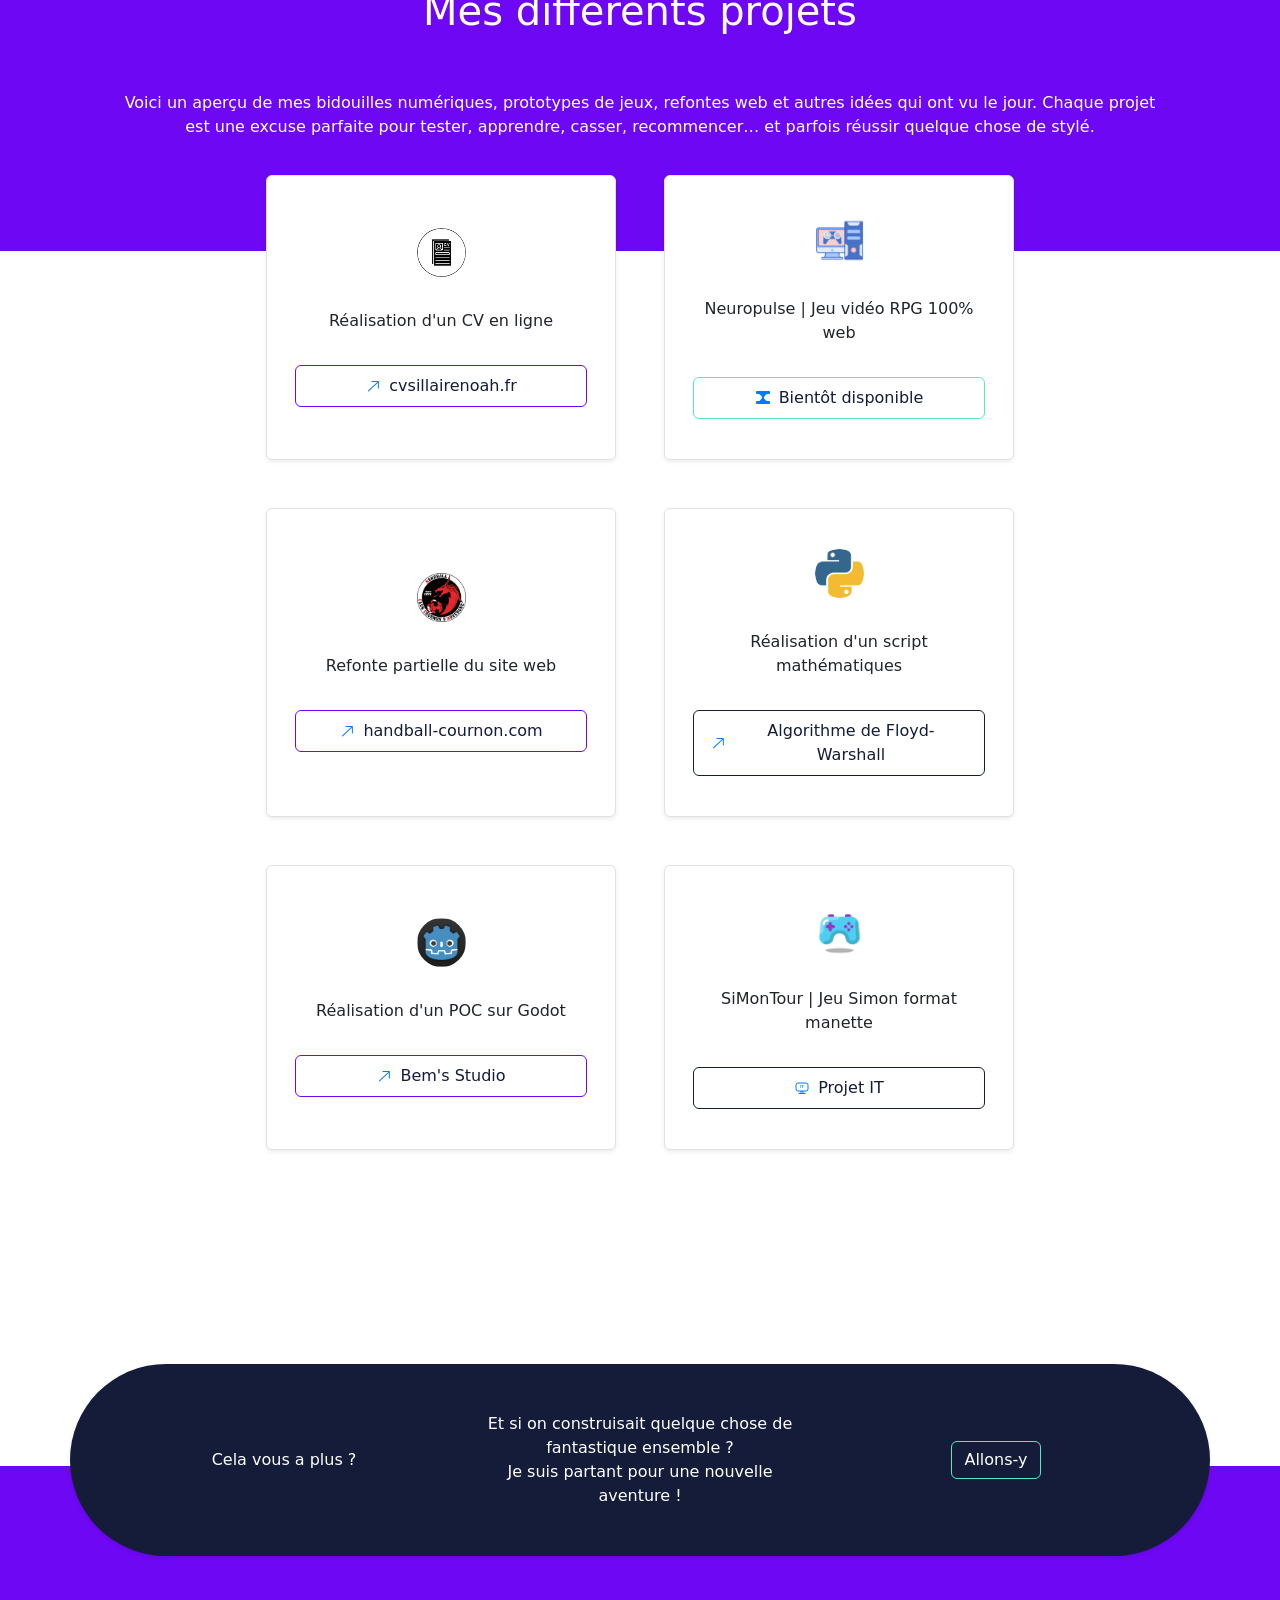
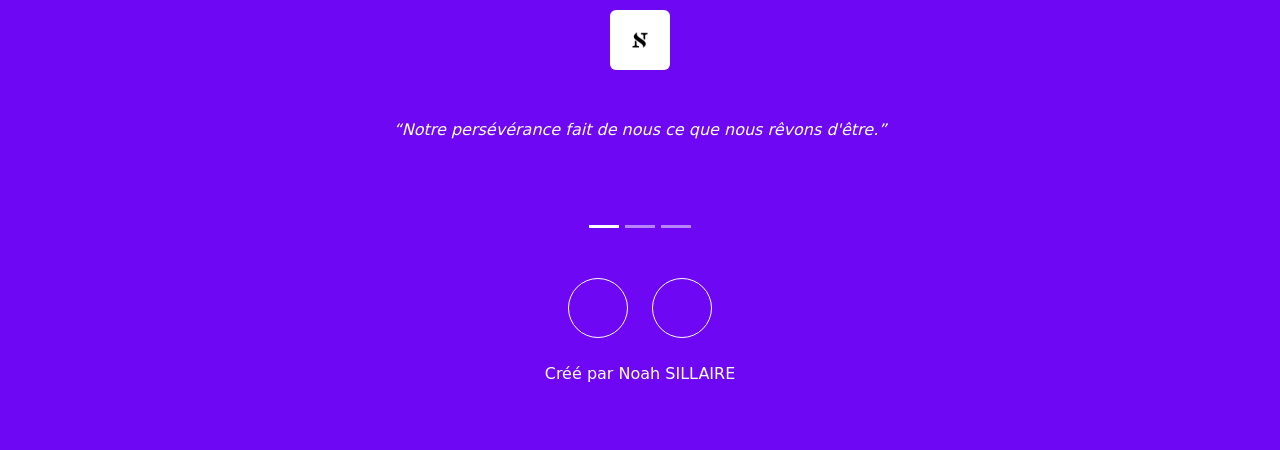
==== commit 103f6fc7: "maj experience "Python"" ====
--- a/frontend/src/index.html
+++ b/frontend/src/index.html
@@ -107,7 +107,7 @@
       >
         <div class="container text-center">
           <div class="row">
-            <!-- Bloc Développement -->
+            
             <div class="col-12 col-md-4 border-end mb-4 mb-md-0 ">
               <img
                 src="./assets/code.svg"
@@ -149,7 +149,7 @@
               </div>
             </div>
 
-            <!-- Bloc Logiciel -->
+            
             <div class="col-12 col-md-4 border-end mb-4 mb-md-0">
               <img
                 src="./assets/pc.webp"
@@ -190,7 +190,7 @@
               </div>
             </div>
 
-            <!-- Bloc Embarqué -->
+            
             <div class="col-12 col-md-4">
               <img
                 src="./assets/projet.webp"
@@ -398,18 +398,18 @@
           <div class="border w-25 rounded shadow-sm bg-white card-large">
             <div class="row justify-content-center p-3">
               <img
-                src="./assets/cv.webp"
+                src="./assets/python.webp"
                 class="img-fluid rounded-circle w-25"
               />
             </div>
             <div class="row justify-content-center p-3">
-              Réalisation d'un CV en ligne
+              Réalisation d'un script mathématiques
             </div>
             <div class="row justify-content-center p-3">
               <a
-                href="https://cvsillairenoah.fr"
+                href="https://fr.wikipedia.org/wiki/Algorithme_de_Floyd-Warshall"
                 target="_blank"
-                class="d-flex align-items-center gap-2 px-3 py-2 rounded bg-white border border-primary text-danger text-decoration-none justify-content-center"
+                class="d-flex align-items-center gap-2 px-3 py-2 rounded bg-white border border-danger text-danger text-decoration-none justify-content-center"
               >
                 <svg
                   xmlns="http://www.w3.org/2000/svg"
@@ -424,7 +424,7 @@
                     d="M6.364 3.5a.5.5 0 0 1 .5-.5h6.5a.5.5 0 0 1 .5.5v6.5a.5.5 0 0 1-1 0V4.707L3.854 13.207a.5.5 0 0 1-.708-.708L12.293 4H6.864a.5.5 0 0 1-.5-.5z"
                   />
                 </svg>
-                cvsillairenoah.fr
+                Algorithme de Floyd-Warshall
               </a>
             </div>
           </div>
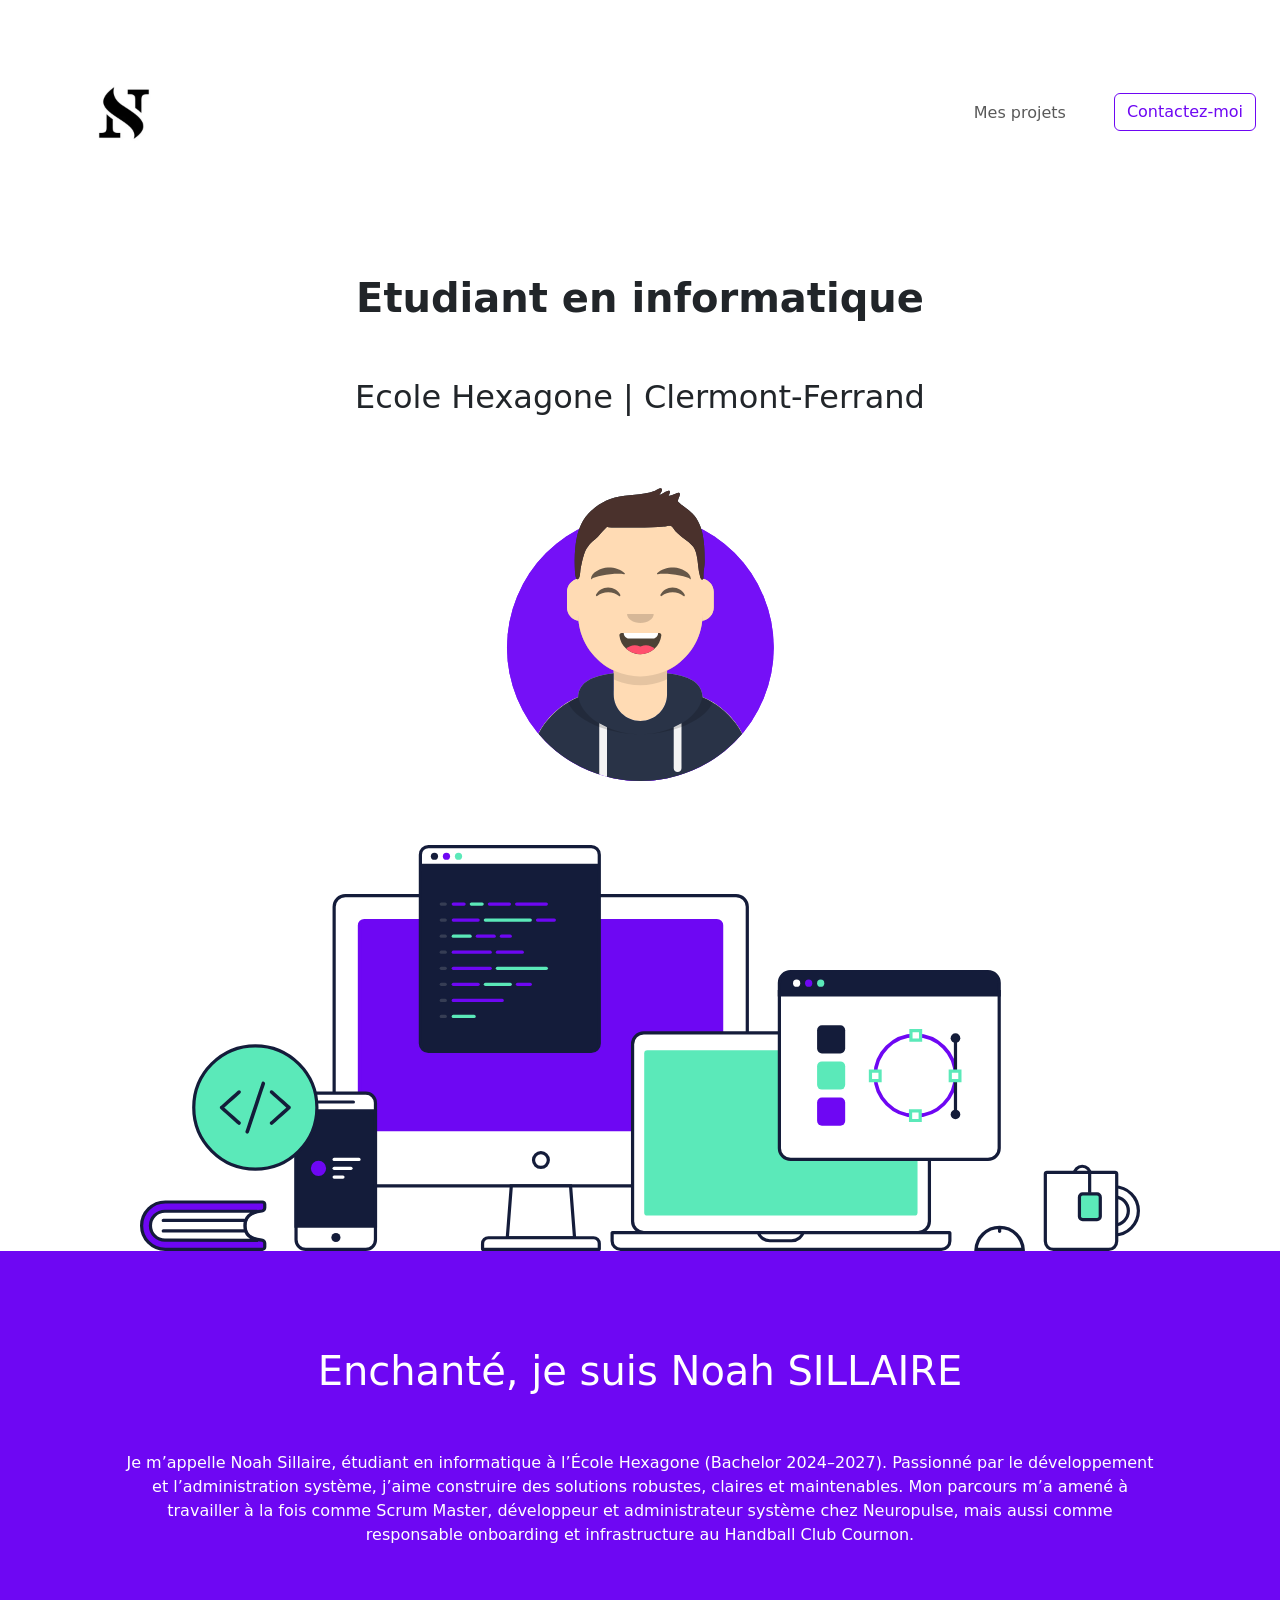
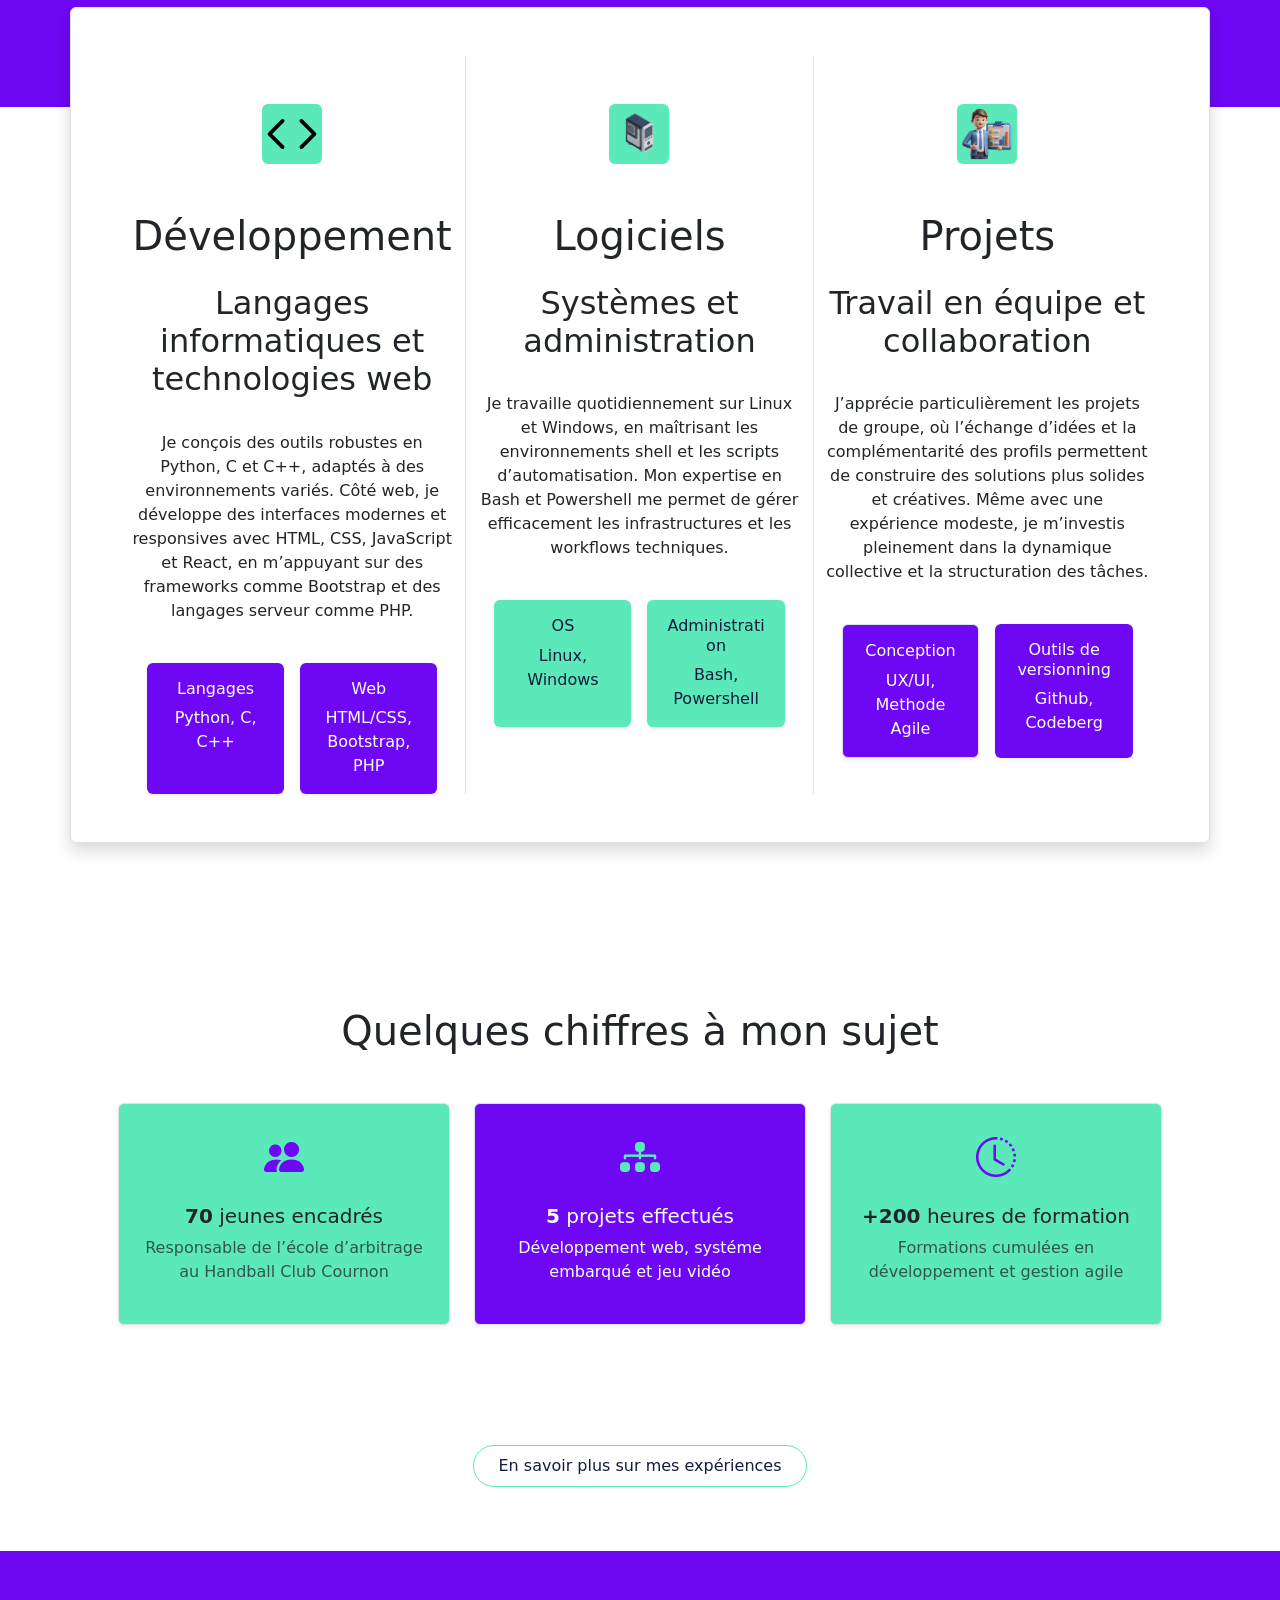
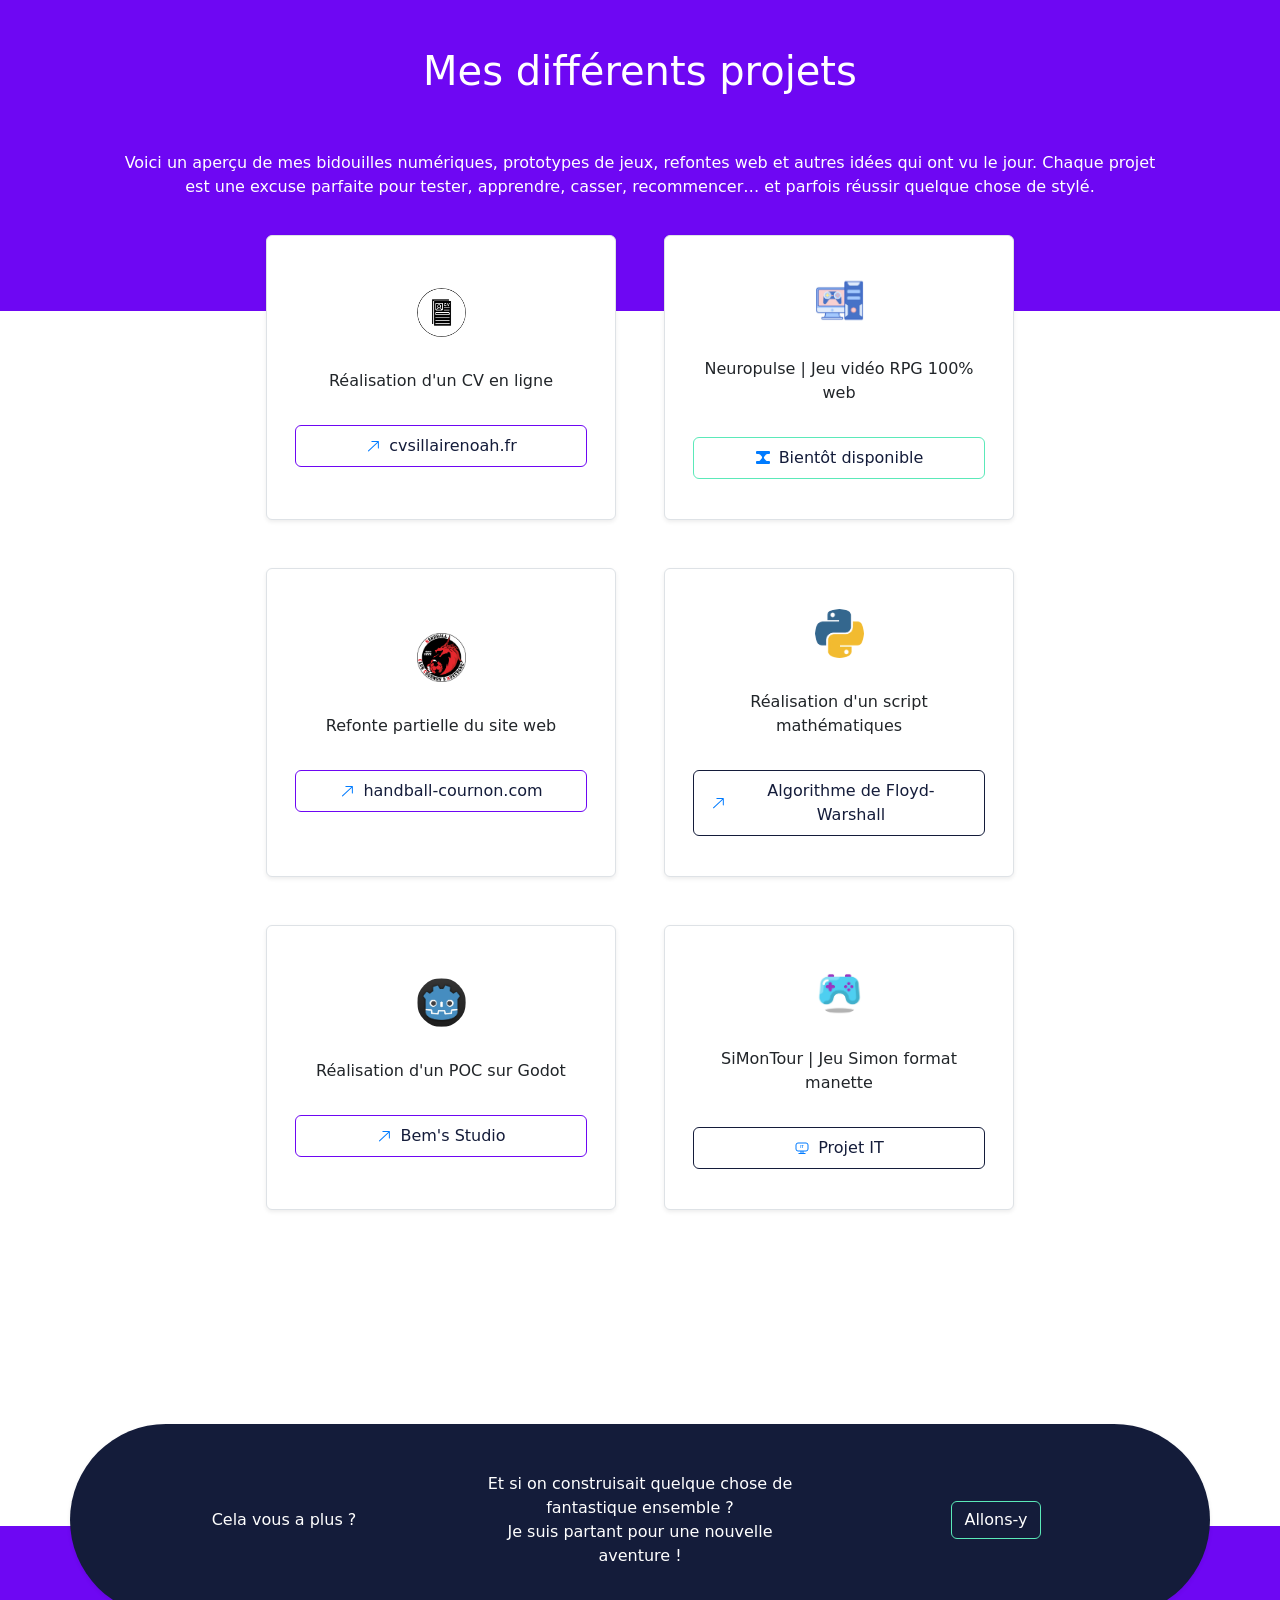
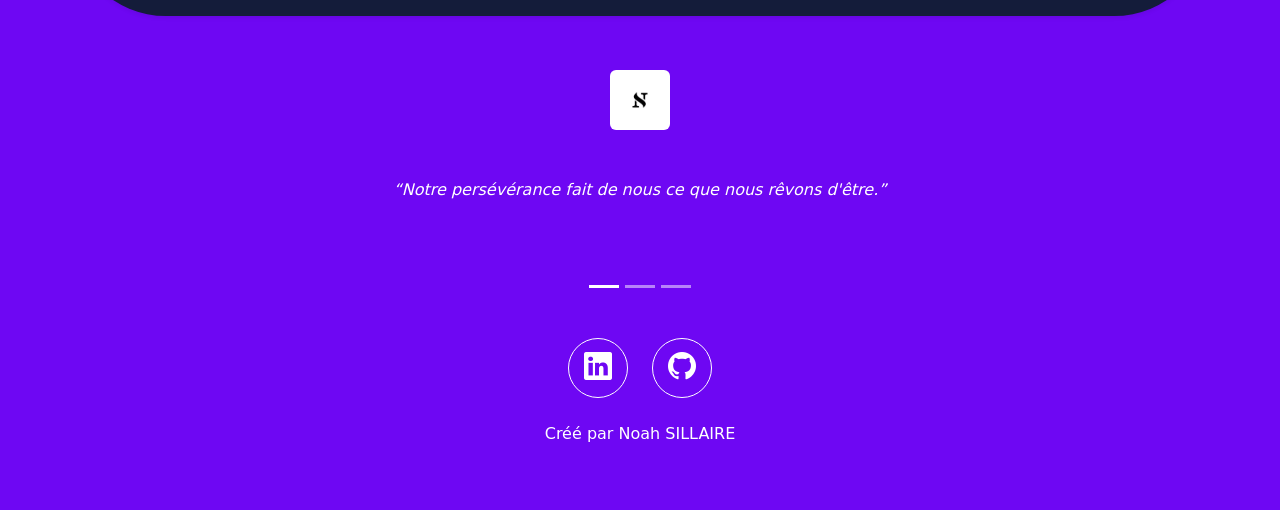
==== commit 6f48c095: "Formattage pour netlify, ajout du cdn pour regler le soucis des icons" ====
--- a/frontend/src/index.html
+++ b/frontend/src/index.html
@@ -4,15 +4,18 @@
     <meta charset="UTF-8" />
     <meta name="viewport" content="width=device-width, initial-scale=1.0" />
     <title>Portfolio Noah</title>
+
     <link
       rel="stylesheet"
-      href="./node_modules/bootstrap/dist/css/bootstrap.min.css"
+      href="https://cdn.jsdelivr.net/npm/bootstrap@5.3.2/dist/css/bootstrap.min.css"
     />
+
     <link
       rel="stylesheet"
-      href="./node_modules/bootstrap-icons/font/bootstrap-icons.css"
+      href="https://cdn.jsdelivr.net/npm/bootstrap-icons@1.11.1/font/bootstrap-icons.css"
     />
-    <link rel="stylesheet" href="./css/style.css"
+
+    <link rel="stylesheet" href="./css/style.css" />
   </head>
   <body>
     <div class="container-fluid" id="navbar">
@@ -69,7 +72,7 @@
     </div>
     <div class="container p-5 text-center">
       <h1 class="fw-bold pb-5">Etudiant en informatique</h1>
-      <h2 class ="pb-5">Ecole Hexagone | Clermont-Ferrand </h2>
+      <h2 class="pb-5">Ecole Hexagone | Clermont-Ferrand</h2>
       <img
         src="./assets/noah.svg"
         class="img-fluid rounded p-3"
@@ -107,8 +110,7 @@
       >
         <div class="container text-center">
           <div class="row">
-            
-            <div class="col-12 col-md-4 border-end mb-4 mb-md-0 ">
+            <div class="col-12 col-md-4 border-end mb-4 mb-md-0">
               <img
                 src="./assets/code.svg"
                 class="img-fluid m-5 bg-secondary rounded"
@@ -149,7 +151,6 @@
               </div>
             </div>
 
-            
             <div class="col-12 col-md-4 border-end mb-4 mb-md-0">
               <img
                 src="./assets/pc.webp"
@@ -190,7 +191,6 @@
               </div>
             </div>
 
-            
             <div class="col-12 col-md-4">
               <img
                 src="./assets/projet.webp"
@@ -527,7 +527,11 @@
           Je suis partant pour une nouvelle aventure !
         </div>
         <div class="col text-white">
-          <button type="button" class="btn btn-outline-secondary text-white" onclick="window.location.href='contact.html';">
+          <button
+            type="button"
+            class="btn btn-outline-secondary text-white"
+            onclick="window.location.href='contact.html';"
+          >
             Allons-y
           </button>
         </div>
@@ -550,13 +554,11 @@
           />
         </a>
 
-        
         <div
           id="quoteCarousel"
           class="carousel slide pb-5"
           data-bs-ride="carousel"
         >
-          
           <div class="carousel-indicators">
             <button
               type="button"
@@ -576,7 +578,6 @@
             ></button>
           </div>
 
-          
           <div class="carousel-inner text-white fst-italic text p-5">
             <div class="carousel-item active">
               <p>
